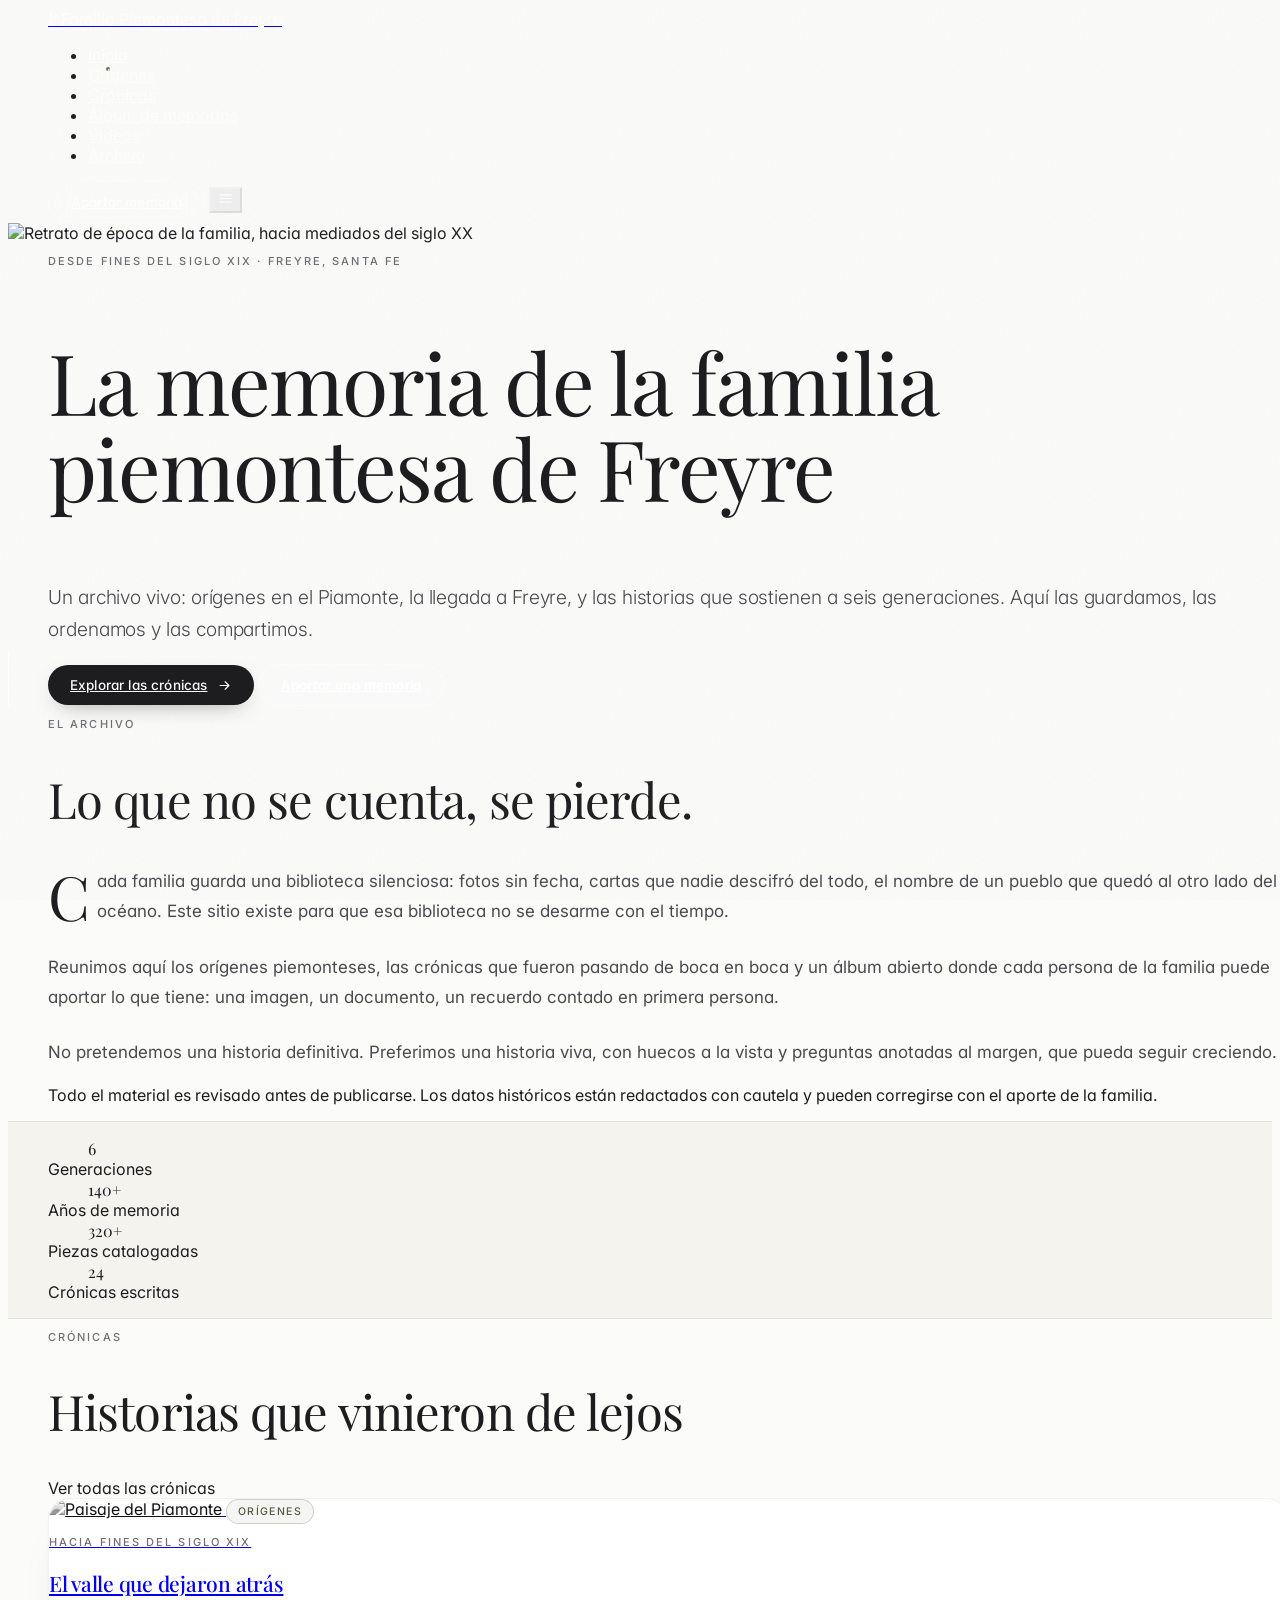
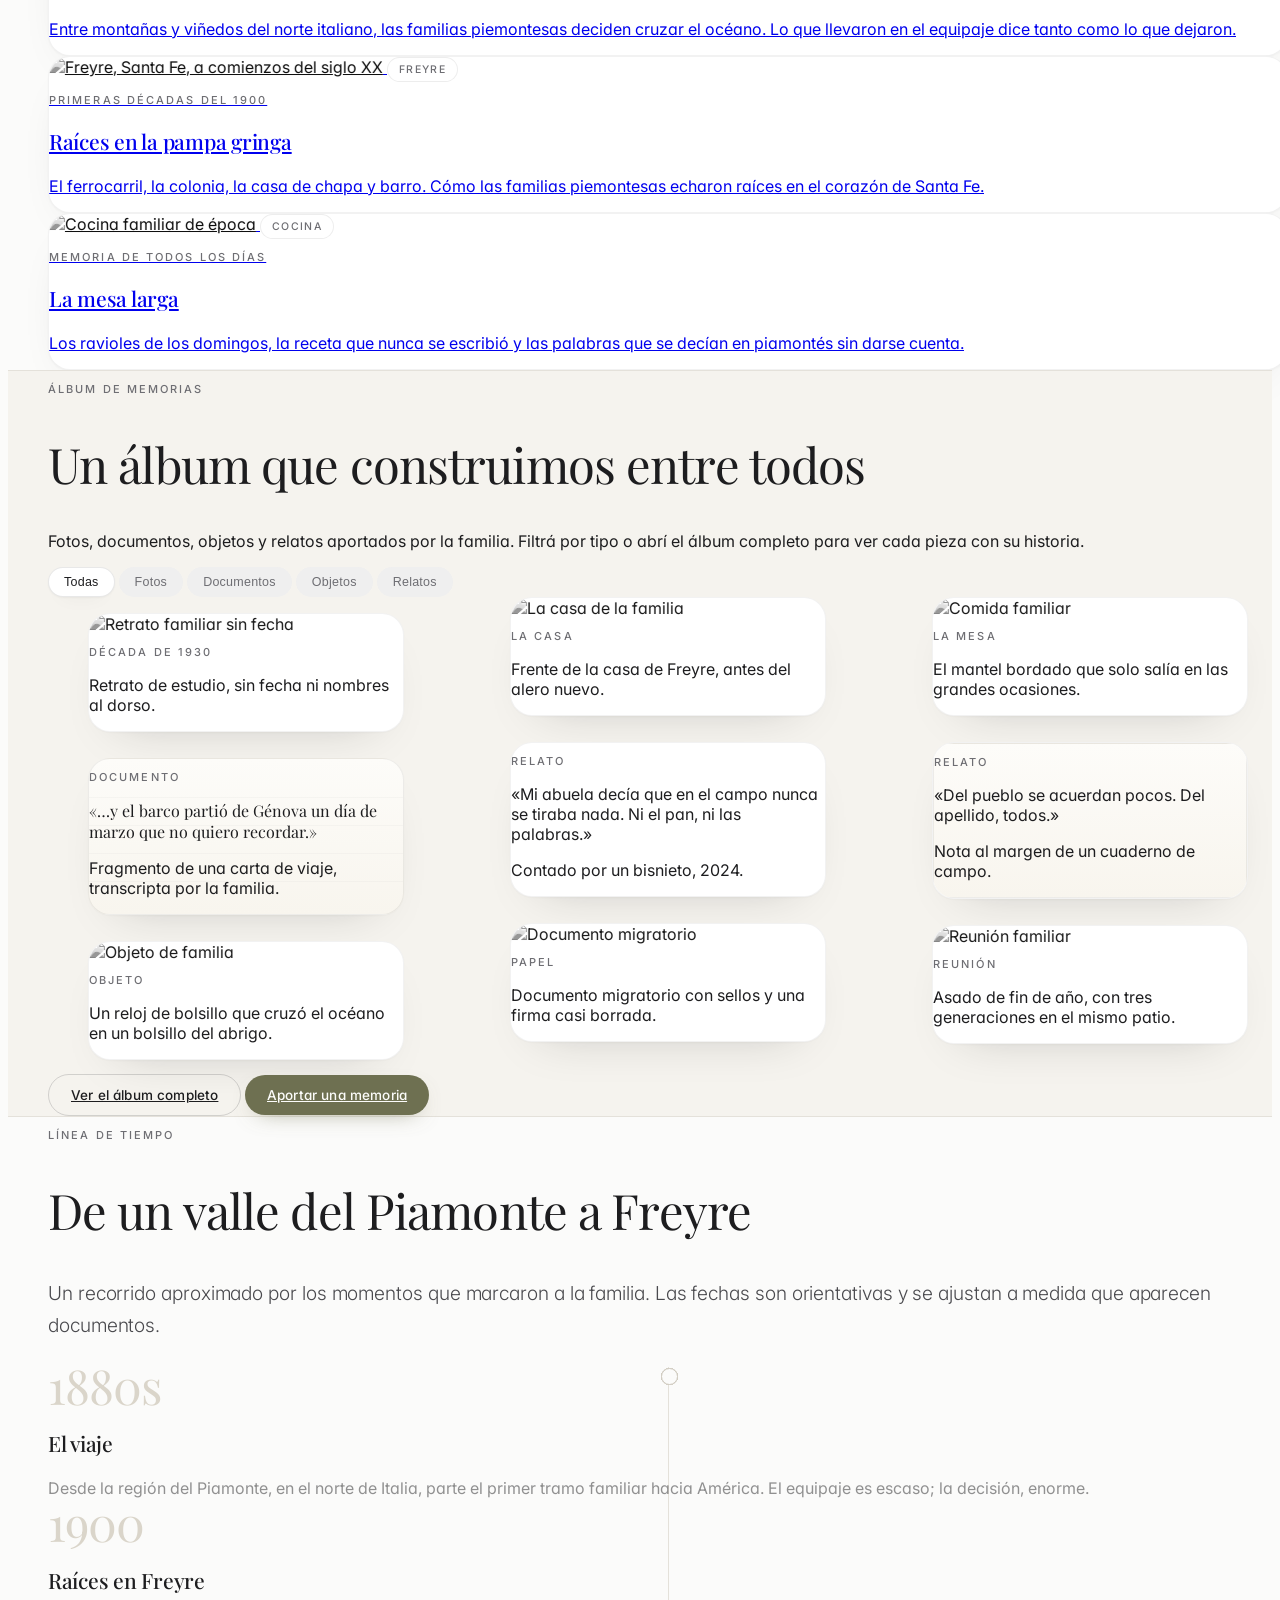
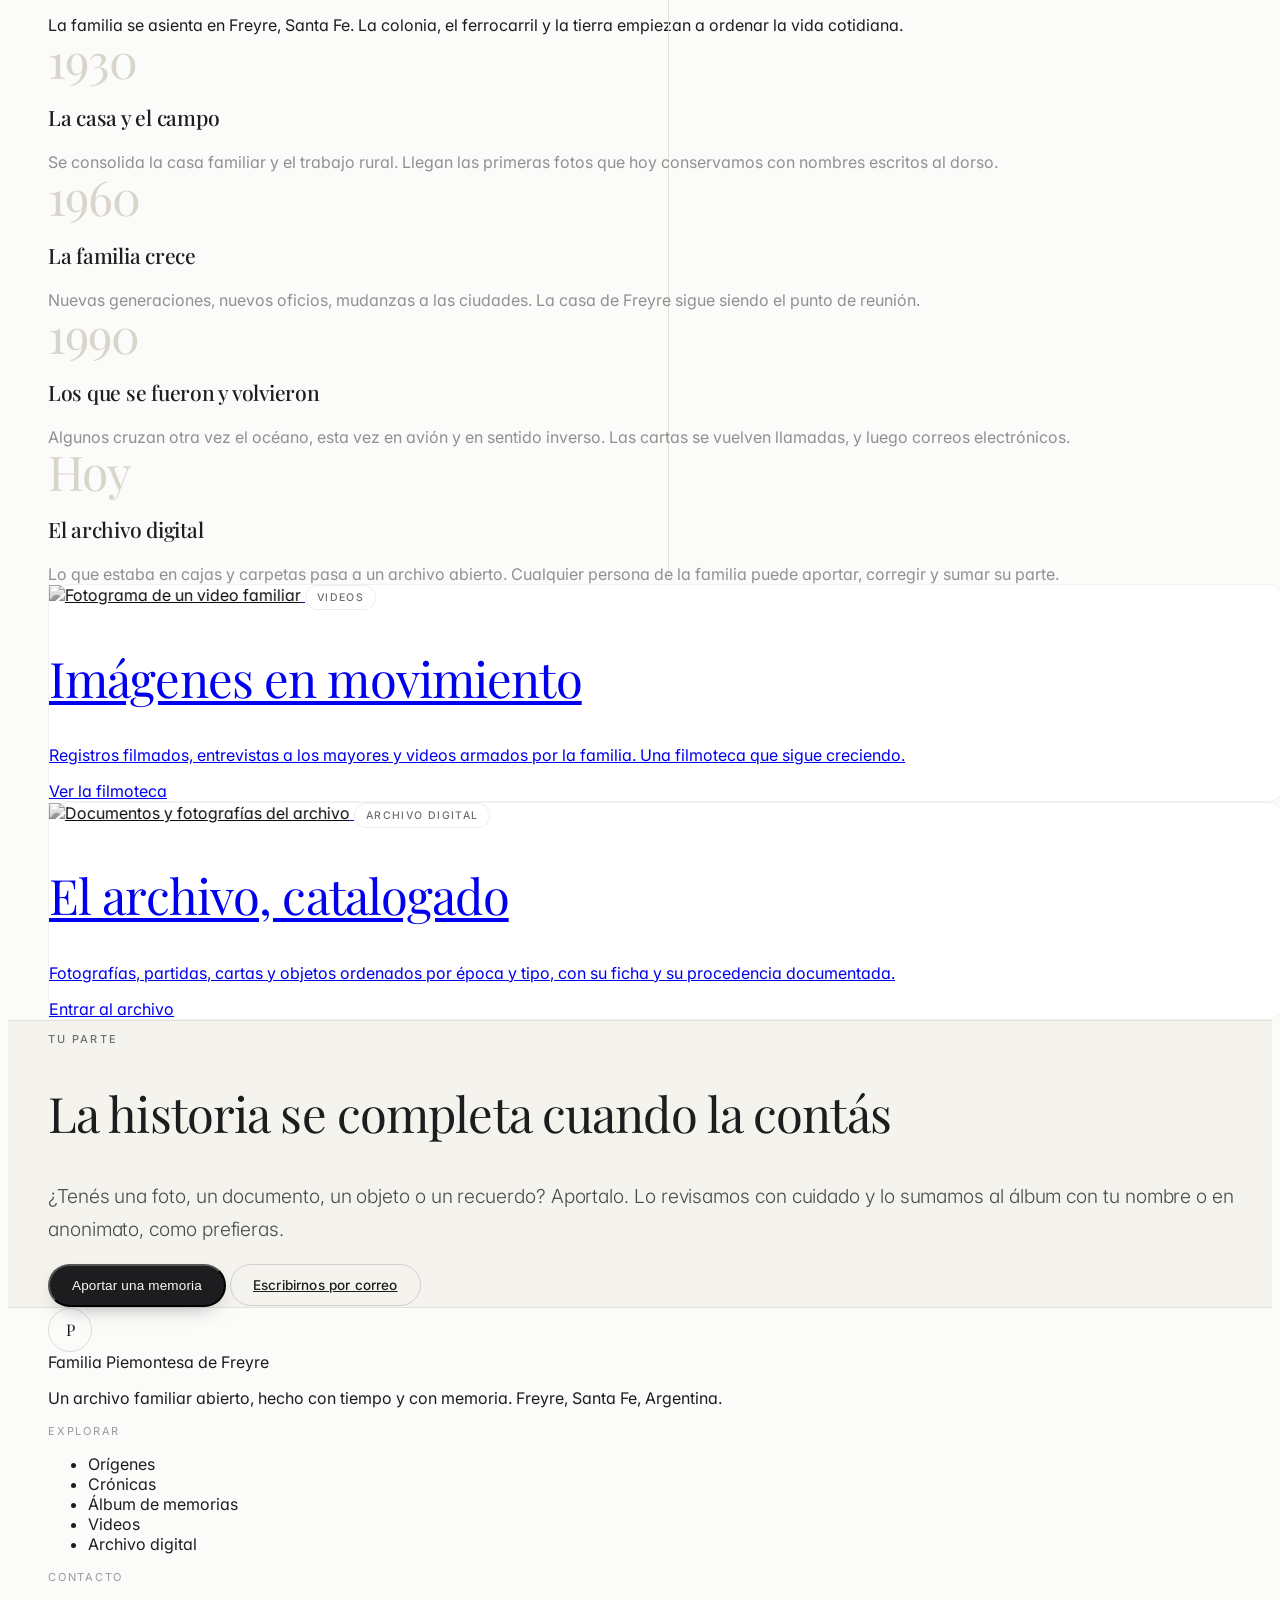
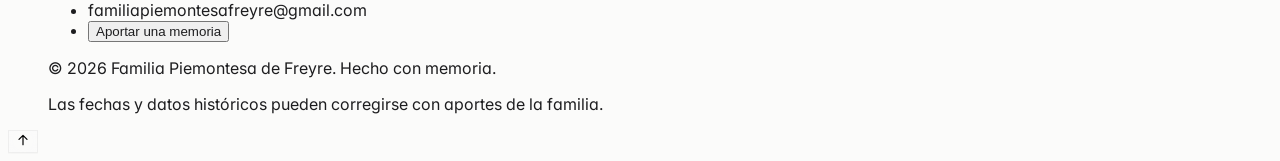
==== index.html @ 5a9f0b4c "Sitio inicial: memoria, cronicas, origen, videos y archivo" ====
<!doctype html>
<html lang="es">
<head>
  <meta charset="utf-8">
  <meta name="viewport" content="width=device-width, initial-scale=1">
  <title>Familia Piemontesa de Freyre — Memoria, crónicas y archivo</title>
  <meta name="description" content="Archivo vivo de la familia piemontesa de Freyre: orígenes, crónicas, álbum de memorias, línea de tiempo y documentos rescatados desde fines del siglo XIX.">
  <meta name="theme-color" content="#FBFBFA">
  <meta name="color-scheme" content="light">

  <meta property="og:type" content="website">
  <meta property="og:locale" content="es_AR">
  <meta property="og:site_name" content="Familia Piemontesa de Freyre">
  <meta property="og:title" content="La memoria de la familia piemontesa de Freyre — Santa Fe">
  <meta property="og:description" content="Orígenes, crónicas y un álbum colaborativo de memorias familiares desde fines del siglo XIX.">
  <meta property="og:image" content="https://picsum.photos/seed/piemonte-freyre-portada/1200/630?grayscale">
  <meta name="twitter:card" content="summary_large_image">

  <link rel="canonical" href="./index.html">
  <link rel="icon" href="data:image/svg+xml,%3Csvg xmlns='http://www.w3.org/2000/svg' viewBox='0 0 32 32'%3E%3Crect width='32' height='32' rx='8' fill='%231D1D1F'/%3E%3Ctext x='16' y='22' font-family='Georgia,serif' font-size='16' fill='%23FBFBFA' text-anchor='middle'%3EP%3C/text%3E%3C/svg%3E">

  <link rel="preconnect" href="https://fonts.googleapis.com">
  <link rel="preconnect" href="https://fonts.gstatic.com" crossorigin>
  <link href="https://fonts.googleapis.com/css2?family=Inter:wght@300;400;500;600&family=Playfair+Display:ital,wght@0,400;0,500;0,600;1,400&display=swap" rel="stylesheet">

  <script src="https://cdn.tailwindcss.com/3.4.16"></script>
  <script>
    tailwind.config = {
      theme: {
        extend: {
          colors: {
            base: '#FBFBFA',
            surface: '#F5F3EE',
            sand: '#EDE9E1',
            ink: { DEFAULT: '#1D1D1F', soft: '#4A4A4E' },
            muted: '#6E6E73',
            faint: '#9A9A9E',
            hair: '#E4E1DA',
            olive: { DEFAULT: '#6E7051', deep: '#585A40' },
            steel: '#46586A',
            clay: '#A2683F'
          },
          fontFamily: {
            sans: ['Inter', 'system-ui', 'sans-serif'],
            serif: ['"Playfair Display"', 'Georgia', 'serif']
          },
          maxWidth: { shell: '1240px' }
        }
      }
    };
  </script>
  <link rel="stylesheet" href="assets/css/sitio.css">
</head>
<body class="bg-base text-ink antialiased">

  <a class="saltar-al-contenido" href="#contenido">Saltar al contenido</a>

  <!-- =====================================================================
       NAVBAR FLOTANTE
       ===================================================================== -->
  <header class="fixed inset-x-0 top-0 z-50 pointer-events-none">
    <div class="shell pt-4 md:pt-5">
      <nav data-nav class="nav-shell pointer-events-auto flex items-center justify-between gap-4 rounded-full px-3.5 py-2.5 sm:px-5">

        <!-- Marca -->
        <a href="index.html" class="flex items-center gap-3 rounded-full pl-1 pr-2 py-1 shrink-0" aria-label="Inicio — Familia Piemontesa de Freyre">
          <span class="grid h-9 w-9 place-items-center rounded-full border" style="border-color: var(--nav-borde)">
            <span class="serif text-[15px] leading-none" style="color: var(--nav-fg-strong)">P</span>
          </span>
          <span class="hidden leading-tight sm:block">
            <span class="block text-[13.5px] font-medium tracking-[-0.01em]" style="color: var(--nav-fg-strong)">Familia Piemontesa</span>
            <span class="block text-[10.5px] uppercase tracking-[0.16em]" style="color: var(--nav-fg)">de Freyre</span>
          </span>
        </a>

        <!-- Enlaces de escritorio -->
        <ul class="hidden lg:flex items-center gap-5 xl:gap-7 text-[13.5px]">
          <li><a class="nav-link" href="index.html" aria-current="page">Inicio</a></li>
          <li><a class="nav-link" href="origenes.html">Orígenes</a></li>
          <li><a class="nav-link" href="cronicas.html">Crónicas</a></li>
          <li><a class="nav-link" href="memorias.html">Álbum de memorias</a></li>
          <li><a class="nav-link" href="videos.html">Videos</a></li>
          <li><a class="nav-link" href="archivo.html">Archivo</a></li>
        </ul>

        <!-- Acciones -->
        <div class="flex items-center gap-2 shrink-0">
          <a data-abrir-memoria href="#aportar" class="btn btn-claro hidden sm:inline-flex !py-2.5 !px-5">
            Aportar memoria
          </a>
          <button data-menu-btn type="button" aria-expanded="false" aria-controls="menu-movil"
                  class="lg:hidden grid h-10 w-10 place-items-center rounded-full border"
                  style="border-color: var(--nav-borde); color: var(--nav-fg-strong)" aria-label="Abrir menú">
            <svg width="17" height="17" viewBox="0 0 24 24" fill="none" stroke="currentColor" stroke-width="1.7" stroke-linecap="round">
              <path d="M4 7h16M4 12h16M4 17h16"/>
            </svg>
          </button>
        </div>
      </nav>

      <!-- Menú mobile -->
      <div data-menu-panel id="menu-movil" hidden
           class="lg:hidden pointer-events-auto mt-2 overflow-hidden rounded-3xl glass p-2">
        <ul class="flex flex-col text-[15px]">
          <li><a class="block rounded-2xl px-4 py-3 text-ink-soft hover:bg-black/[.045] hover:text-ink transition-colors" href="index.html" aria-current="page">Inicio</a></li>
          <li><a class="block rounded-2xl px-4 py-3 text-ink-soft hover:bg-black/[.045] hover:text-ink transition-colors" href="origenes.html">Orígenes</a></li>
          <li><a class="block rounded-2xl px-4 py-3 text-ink-soft hover:bg-black/[.045] hover:text-ink transition-colors" href="cronicas.html">Crónicas</a></li>
          <li><a class="block rounded-2xl px-4 py-3 text-ink-soft hover:bg-black/[.045] hover:text-ink transition-colors" href="memorias.html">Álbum de memorias</a></li>
          <li><a class="block rounded-2xl px-4 py-3 text-ink-soft hover:bg-black/[.045] hover:text-ink transition-colors" href="videos.html">Videos</a></li>
          <li><a class="block rounded-2xl px-4 py-3 text-ink-soft hover:bg-black/[.045] hover:text-ink transition-colors" href="archivo.html">Archivo</a></li>
        </ul>
        <div class="p-2 pt-1">
          <a data-abrir-memoria href="#aportar" class="btn btn-primario w-full">Aportar una memoria</a>
        </div>
      </div>
    </div>
  </header>

  <main id="contenido">

    <!-- ===================================================================
         HERO
         =================================================================== -->
    <section class="relative min-h-[92vh] md:min-h-[100svh] flex items-end overflow-hidden hero-grano">
      <img src="https://picsum.photos/seed/piemonte-freyre-hero/2400/1600?grayscale"
           alt="Retrato de época de la familia, hacia mediados del siglo XX"
           class="absolute inset-0 h-full w-full object-cover" fetchpriority="high" decoding="async">
      <div class="absolute inset-0 hero-scrim" aria-hidden="true"></div>

      <div class="relative shell pb-16 md:pb-24 pt-40 md:pt-56 text-white">
        <p class="hero-eyebrow eyebrow !text-white/75">Desde fines del siglo XIX · Freyre, Santa Fe</p>
        <h1 class="hero-titulo display mt-5 max-w-[17ch] texto-balance text-white">La memoria de la familia piemontesa de Freyre</h1>
        <p class="hero-sub lead mt-7 max-w-[46ch] !text-white/80">
          Un archivo vivo: orígenes en el Piamonte, la llegada a Freyre, y las historias que sostienen a
          seis generaciones. Aquí las guardamos, las ordenamos y las compartimos.
        </p>
        <div class="hero-acciones mt-10 flex flex-wrap items-center gap-3">
          <a href="cronicas.html" class="btn btn-primario">
            Explorar las crónicas
            <svg class="ico" width="15" height="15" viewBox="0 0 24 24" fill="none" stroke="currentColor" stroke-width="1.8" stroke-linecap="round" stroke-linejoin="round"><path d="M5 12h14M13 6l6 6-6 6"/></svg>
          </a>
          <a data-abrir-memoria href="#aportar" class="btn btn-claro">Aportar una memoria</a>
        </div>
      </div>

      <div class="absolute bottom-7 left-1/2 -translate-x-1/2 hidden md:block" aria-hidden="true">
        <span class="indicador block"></span>
      </div>
    </section>

    <!-- ===================================================================
         MANIFIESTO
         =================================================================== -->
    <section id="manifiesto" class="shell py-24 md:py-36">
      <div class="grid gap-14 lg:grid-cols-12 lg:gap-20 items-start">
        <div class="lg:col-span-5 reveal">
          <p class="eyebrow">El archivo</p>
          <h2 class="h-seccion mt-5 texto-balance">Lo que no se cuenta, se pierde.</h2>
        </div>
        <div class="lg:col-span-7 lg:pt-3 reveal" data-retardo="120">
          <div class="prosa">
            <p>
              Cada familia guarda una biblioteca silenciosa: fotos sin fecha, cartas que nadie descifró
              del todo, el nombre de un pueblo que quedó al otro lado del océano. Este sitio existe para
              que esa biblioteca no se desarme con el tiempo.
            </p>
            <p>
              Reunimos aquí los orígenes piemonteses, las crónicas que fueron pasando de boca en boca y un
              álbum abierto donde cada persona de la familia puede aportar lo que tiene: una imagen, un
              documento, un recuerdo contado en primera persona.
            </p>
            <p>
              No pretendemos una historia definitiva. Preferimos una historia viva, con huecos a la vista
              y preguntas anotadas al margen, que pueda seguir creciendo.
            </p>
          </div>
          <div class="mt-9 h-px w-full bg-hair reveal-linea" aria-hidden="true"></div>
          <p class="mt-6 text-[13px] text-muted">
            Todo el material es revisado antes de publicarse. Los datos históricos están redactados con
            cautela y pueden corregirse con el aporte de la familia.
          </p>
        </div>
      </div>
    </section>

    <!-- ===================================================================
         CIFRAS
         =================================================================== -->
    <section class="superficie hair-top hair-bottom">
      <div class="shell py-16 md:py-20">
        <dl class="grid grid-cols-2 gap-x-8 gap-y-12 md:grid-cols-4">
          <div class="reveal">
            <dd class="serif text-[clamp(2.4rem,5vw,3.4rem)] leading-none">
              <span data-contador="6">6</span>
            </dd>
            <dt class="mt-3 text-[12.5px] uppercase tracking-[0.14em] text-muted">Generaciones</dt>
          </div>
          <div class="reveal" data-retardo="90">
            <dd class="serif text-[clamp(2.4rem,5vw,3.4rem)] leading-none">
              <span data-contador="140" data-sufijo="+">140+</span>
            </dd>
            <dt class="mt-3 text-[12.5px] uppercase tracking-[0.14em] text-muted">Años de memoria</dt>
          </div>
          <div class="reveal" data-retardo="180">
            <dd class="serif text-[clamp(2.4rem,5vw,3.4rem)] leading-none">
              <span data-contador="320" data-sufijo="+">320+</span>
            </dd>
            <dt class="mt-3 text-[12.5px] uppercase tracking-[0.14em] text-muted">Piezas catalogadas</dt>
          </div>
          <div class="reveal" data-retardo="270">
            <dd class="serif text-[clamp(2.4rem,5vw,3.4rem)] leading-none">
              <span data-contador="24">24</span>
            </dd>
            <dt class="mt-3 text-[12.5px] uppercase tracking-[0.14em] text-muted">Crónicas escritas</dt>
          </div>
        </dl>
      </div>
    </section>

    <!-- ===================================================================
         CRÓNICAS DESTACADAS
         =================================================================== -->
    <section id="cronicas" class="shell py-24 md:py-32">
      <div class="flex flex-wrap items-end justify-between gap-6 reveal">
        <div>
          <p class="eyebrow">Crónicas</p>
          <h2 class="h-seccion mt-5 max-w-[22ch] texto-balance">Historias que vinieron de lejos</h2>
        </div>
        <a href="cronicas.html" class="enlace text-[13.5px] font-medium">Ver todas las crónicas</a>
      </div>

      <div class="mt-14 grid gap-8 md:grid-cols-3">
        <article class="tarjeta grupo-foto reveal">
          <a href="cronicas.html" class="block">
            <div class="relative aspect-[4/3] overflow-hidden">
              <img src="https://picsum.photos/seed/cronica-piamonte/1200/900?grayscale" alt="Paisaje del Piamonte" class="foto-historica h-full w-full object-cover" loading="lazy" decoding="async">
              <span class="absolute left-4 top-4 chip chip-oliva !bg-white/85">Orígenes</span>
            </div>
            <div class="p-6">
              <p class="eyebrow !text-faint">Hacia fines del siglo XIX</p>
              <h3 class="h-carta mt-3 texto-balance">El valle que dejaron atrás</h3>
              <p class="mt-3 text-[14.5px] leading-relaxed text-ink-soft">
                Entre montañas y viñedos del norte italiano, las familias piemontesas deciden cruzar el océano. Lo que
                llevaron en el equipaje dice tanto como lo que dejaron.
              </p>
            </div>
          </a>
        </article>

        <article class="tarjeta grupo-foto reveal" data-retardo="120">
          <a href="cronicas.html" class="block">
            <div class="relative aspect-[4/3] overflow-hidden">
              <img src="https://picsum.photos/seed/cronica-freyre/1200/900?grayscale" alt="Freyre, Santa Fe, a comienzos del siglo XX" class="foto-historica h-full w-full object-cover" loading="lazy" decoding="async">
              <span class="absolute left-4 top-4 chip !bg-white/85">Freyre</span>
            </div>
            <div class="p-6">
              <p class="eyebrow !text-faint">Primeras décadas del 1900</p>
              <h3 class="h-carta mt-3 texto-balance">Raíces en la pampa gringa</h3>
              <p class="mt-3 text-[14.5px] leading-relaxed text-ink-soft">
                El ferrocarril, la colonia, la casa de chapa y barro. Cómo las familias piemontesas echaron
                raíces en el corazón de Santa Fe.
              </p>
            </div>
          </a>
        </article>

        <article class="tarjeta grupo-foto reveal" data-retardo="240">
          <a href="cronicas.html" class="block">
            <div class="relative aspect-[4/3] overflow-hidden">
              <img src="https://picsum.photos/seed/cronica-cocina/1200/900?grayscale" alt="Cocina familiar de época" class="foto-historica h-full w-full object-cover" loading="lazy" decoding="async">
              <span class="absolute left-4 top-4 chip !bg-white/85">Cocina</span>
            </div>
            <div class="p-6">
              <p class="eyebrow !text-faint">Memoria de todos los días</p>
              <h3 class="h-carta mt-3 texto-balance">La mesa larga</h3>
              <p class="mt-3 text-[14.5px] leading-relaxed text-ink-soft">
                Los ravioles de los domingos, la receta que nunca se escribió y las palabras que se
                decían en piamontés sin darse cuenta.
              </p>
            </div>
          </a>
        </article>
      </div>
    </section>

    <!-- ===================================================================
         ÁLBUM DE MEMORIAS — vista previa
         =================================================================== -->
    <section id="album" class="superficie hair-top hair-bottom">
      <div class="shell py-24 md:py-32">
        <div class="grid gap-8 lg:grid-cols-12 lg:items-end reveal">
          <div class="lg:col-span-7">
            <p class="eyebrow">Álbum de memorias</p>
            <h2 class="h-seccion mt-5 max-w-[24ch] texto-balance">Un álbum que construimos entre todos</h2>
          </div>
          <div class="lg:col-span-5 lg:text-right">
            <p class="text-[14.5px] leading-relaxed text-ink-soft lg:ml-auto lg:max-w-[38ch]">
              Fotos, documentos, objetos y relatos aportados por la familia. Filtrá por tipo o abrí el
              álbum completo para ver cada pieza con su historia.
            </p>
          </div>
        </div>

        <div class="mt-12 flex flex-wrap items-center gap-2 reveal" data-filtros="#muro-inicio">
          <button class="filtro" type="button" data-filtro="todas" aria-pressed="true">Todas</button>
          <button class="filtro" type="button" data-filtro="fotos" aria-pressed="false">Fotos</button>
          <button class="filtro" type="button" data-filtro="documentos" aria-pressed="false">Documentos</button>
          <button class="filtro" type="button" data-filtro="objetos" aria-pressed="false">Objetos</button>
          <button class="filtro" type="button" data-filtro="relatos" aria-pressed="false">Relatos</button>
        </div>

        <div id="muro-inicio" class="muro mt-10">
          <figure class="memoria grupo-foto tarjeta" data-categoria="fotos">
            <div class="relative overflow-hidden">
              <img src="https://picsum.photos/seed/memoria-01/900/1200?grayscale" alt="Retrato familiar sin fecha" class="foto-historica w-full object-cover" loading="lazy" decoding="async">
            </div>
            <figcaption class="p-5">
              <p class="eyebrow !text-faint">Década de 1930</p>
              <p class="mt-2 text-[14px] leading-relaxed text-ink-soft">Retrato de estudio, sin fecha ni nombres al dorso.</p>
            </figcaption>
          </figure>

          <figure class="memoria tarjeta carta-papel" data-categoria="documentos">
            <div class="p-6 renglon">
              <p class="eyebrow !text-faint">Documento</p>
              <p class="serif mt-3 text-[17px] leading-relaxed text-ink">
                «…y el barco partió de Génova un día de marzo que no quiero recordar.»
              </p>
              <p class="mt-4 text-[13px] text-muted">Fragmento de una carta de viaje, transcripta por la familia.</p>
            </div>
          </figure>

          <figure class="memoria grupo-foto tarjeta" data-categoria="objetos">
            <div class="relative overflow-hidden">
              <img src="https://picsum.photos/seed/memoria-03/1000/1000?grayscale" alt="Objeto de familia" class="foto-historica w-full object-cover" loading="lazy" decoding="async">
            </div>
            <figcaption class="p-5">
              <p class="eyebrow !text-faint">Objeto</p>
              <p class="mt-2 text-[14px] leading-relaxed text-ink-soft">Un reloj de bolsillo que cruzó el océano en un bolsillo del abrigo.</p>
            </figcaption>
          </figure>

          <figure class="memoria grupo-foto tarjeta" data-categoria="fotos">
            <div class="relative overflow-hidden">
              <img src="https://picsum.photos/seed/memoria-04/900/700?grayscale" alt="La casa de la familia" class="foto-historica w-full object-cover" loading="lazy" decoding="async">
            </div>
            <figcaption class="p-5">
              <p class="eyebrow !text-faint">La casa</p>
              <p class="mt-2 text-[14px] leading-relaxed text-ink-soft">Frente de la casa de Freyre, antes del alero nuevo.</p>
            </figcaption>
          </figure>

          <figure class="memoria tarjeta" data-categoria="relatos">
            <div class="p-6">
              <p class="eyebrow !text-faint">Relato</p>
              <p class="mt-3 text-[14.5px] leading-relaxed text-ink-soft">
                «Mi abuela decía que en el campo nunca se tiraba nada. Ni el pan, ni las palabras.»
              </p>
              <p class="mt-4 text-[13px] text-muted">Contado por un bisnieto, 2024.</p>
            </div>
          </figure>

          <figure class="memoria grupo-foto tarjeta" data-categoria="documentos fotos">
            <div class="relative overflow-hidden">
              <img src="https://picsum.photos/seed/memoria-06/900/1100?grayscale" alt="Documento migratorio" class="foto-historica w-full object-cover" loading="lazy" decoding="async">
            </div>
            <figcaption class="p-5">
              <p class="eyebrow !text-faint">Papel</p>
              <p class="mt-2 text-[14px] leading-relaxed text-ink-soft">Documento migratorio con sellos y una firma casi borrada.</p>
            </figcaption>
          </figure>

          <figure class="memoria grupo-foto tarjeta" data-categoria="fotos objetos">
            <div class="relative overflow-hidden">
              <img src="https://picsum.photos/seed/memoria-07/900/1300?grayscale" alt="Comida familiar" class="foto-historica w-full object-cover" loading="lazy" decoding="async">
            </div>
            <figcaption class="p-5">
              <p class="eyebrow !text-faint">La mesa</p>
              <p class="mt-2 text-[14px] leading-relaxed text-ink-soft">El mantel bordado que solo salía en las grandes ocasiones.</p>
            </figcaption>
          </figure>

          <figure class="memoria tarjeta" data-categoria="relatos documentos">
            <div class="p-6 carta-papel renglon">
              <p class="eyebrow !text-faint">Relato</p>
              <p class="mt-3 text-[14.5px] leading-relaxed text-ink-soft">
                «Del pueblo se acuerdan pocos. Del apellido, todos.»
              </p>
              <p class="mt-4 text-[13px] text-muted">Nota al margen de un cuaderno de campo.</p>
            </div>
          </figure>

          <figure class="memoria grupo-foto tarjeta" data-categoria="fotos">
            <div class="relative overflow-hidden">
              <img src="https://picsum.photos/seed/memoria-09/900/900?grayscale" alt="Reunión familiar" class="foto-historica w-full object-cover" loading="lazy" decoding="async">
            </div>
            <figcaption class="p-5">
              <p class="eyebrow !text-faint">Reunión</p>
              <p class="mt-2 text-[14px] leading-relaxed text-ink-soft">Asado de fin de año, con tres generaciones en el mismo patio.</p>
            </figcaption>
          </figure>
        </div>

        <p id="filtro-vacio" hidden class="mt-10 text-center text-[14px] text-muted">
          Todavía no hay piezas de esta categoría. Podés ser el primero en aportar una.
        </p>

        <div class="mt-12 flex flex-wrap items-center gap-3 reveal">
          <a href="memorias.html" class="btn btn-fantasma">Ver el álbum completo</a>
          <a data-abrir-memoria href="#aportar" class="btn btn-oliva">Aportar una memoria</a>
        </div>
      </div>
    </section>

    <!-- ===================================================================
         LÍNEA DE TIEMPO
         =================================================================== -->
    <section id="linea-de-tiempo" class="shell py-24 md:py-32">
      <div class="max-w-[46ch] reveal">
        <p class="eyebrow">Línea de tiempo</p>
        <h2 class="h-seccion mt-5 texto-balance">De un valle del Piamonte a Freyre</h2>
        <p class="lead mt-6">
          Un recorrido aproximado por los momentos que marcaron a la familia. Las fechas son orientativas
          y se ajustan a medida que aparecen documentos.
        </p>
      </div>

      <div data-timeline class="tl-riel relative mt-16 md:mt-24">
        <div class="tl-progreso" aria-hidden="true"></div>

        <article class="tl-item relative pl-9 md:pl-0 md:grid md:grid-cols-2 md:gap-16 pb-14 md:pb-20">
          <span class="tl-punto" aria-hidden="true"></span>
          <div class="md:text-right md:pr-12">
            <span class="tl-anio">1880s</span>
            <h3 class="h-carta mt-3">El viaje</h3>
          </div>
          <div class="tl-cuerpo mt-3 md:mt-0 md:pl-12 md:pt-3 text-[15px] leading-relaxed">
            Desde la región del Piamonte, en el norte de Italia, parte el primer tramo familiar hacia
            América. El equipaje es escaso; la decisión, enorme.
          </div>
        </article>

        <article class="tl-item relative pl-9 md:pl-0 md:grid md:grid-cols-2 md:gap-16 pb-14 md:pb-20">
          <span class="tl-punto" aria-hidden="true"></span>
          <div class="md:col-start-2 md:pl-12 md:pt-3">
            <span class="tl-anio">1900</span>
            <h3 class="h-carta mt-3">Raíces en Freyre</h3>
          </div>
          <div class="tl-cuerpo mt-3 md:mt-0 md:col-start-1 md:row-start-1 md:text-right md:pr-12 text-[15px] leading-relaxed">
            La familia se asienta en Freyre, Santa Fe. La colonia, el ferrocarril y la tierra empiezan a
            ordenar la vida cotidiana.
          </div>
        </article>

        <article class="tl-item relative pl-9 md:pl-0 md:grid md:grid-cols-2 md:gap-16 pb-14 md:pb-20">
          <span class="tl-punto" aria-hidden="true"></span>
          <div class="md:text-right md:pr-12">
            <span class="tl-anio">1930</span>
            <h3 class="h-carta mt-3">La casa y el campo</h3>
          </div>
          <div class="tl-cuerpo mt-3 md:mt-0 md:pl-12 md:pt-3 text-[15px] leading-relaxed">
            Se consolida la casa familiar y el trabajo rural. Llegan las primeras fotos que hoy conservamos
            con nombres escritos al dorso.
          </div>
        </article>

        <article class="tl-item relative pl-9 md:pl-0 md:grid md:grid-cols-2 md:gap-16 pb-14 md:pb-20">
          <span class="tl-punto" aria-hidden="true"></span>
          <div class="md:col-start-2 md:pl-12 md:pt-3">
            <span class="tl-anio">1960</span>
            <h3 class="h-carta mt-3">La familia crece</h3>
          </div>
          <div class="tl-cuerpo mt-3 md:mt-0 md:col-start-1 md:row-start-1 md:text-right md:pr-12 text-[15px] leading-relaxed">
            Nuevas generaciones, nuevos oficios, mudanzas a las ciudades. La casa de Freyre sigue siendo
            el punto de reunión.
          </div>
        </article>

        <article class="tl-item relative pl-9 md:pl-0 md:grid md:grid-cols-2 md:gap-16 pb-14 md:pb-20">
          <span class="tl-punto" aria-hidden="true"></span>
          <div class="md:text-right md:pr-12">
            <span class="tl-anio">1990</span>
            <h3 class="h-carta mt-3">Los que se fueron y volvieron</h3>
          </div>
          <div class="tl-cuerpo mt-3 md:mt-0 md:pl-12 md:pt-3 text-[15px] leading-relaxed">
            Algunos cruzan otra vez el océano, esta vez en avión y en sentido inverso. Las cartas se
            vuelven llamadas, y luego correos electrónicos.
          </div>
        </article>

        <article class="tl-item relative pl-9 md:pl-0 md:grid md:grid-cols-2 md:gap-16">
          <span class="tl-punto" aria-hidden="true"></span>
          <div class="md:col-start-2 md:pl-12 md:pt-3">
            <span class="tl-anio">Hoy</span>
            <h3 class="h-carta mt-3">El archivo digital</h3>
          </div>
          <div class="tl-cuerpo mt-3 md:mt-0 md:col-start-1 md:row-start-1 md:text-right md:pr-12 text-[15px] leading-relaxed">
            Lo que estaba en cajas y carpetas pasa a un archivo abierto. Cualquier persona de la familia
            puede aportar, corregir y sumar su parte.
          </div>
        </article>
      </div>
    </section>

    <!-- ===================================================================
         VIDEOS + ARCHIVO
         =================================================================== -->
    <section id="archivo" class="shell pb-24 md:pb-32">
      <div class="grid gap-8 md:grid-cols-2">
        <article class="tarjeta-plana grupo-foto reveal overflow-hidden">
          <a href="videos.html" class="block">
            <div class="relative aspect-[16/10] overflow-hidden">
              <img src="https://picsum.photos/seed/videos-familia/1400/900?grayscale" alt="Fotograma de un video familiar" class="foto-historica h-full w-full object-cover" loading="lazy" decoding="async">
              <span class="absolute left-5 top-5 chip !bg-white/85">Videos</span>
            </div>
            <div class="p-7 md:p-9">
              <h2 class="h-seccion !text-[clamp(1.5rem,2.6vw,2.1rem)] texto-balance">Imágenes en movimiento</h2>
              <p class="mt-4 text-[15px] leading-relaxed text-ink-soft">
                Registros filmados, entrevistas a los mayores y videos armados por la familia. Una
                filmoteca que sigue creciendo.
              </p>
              <span class="enlace mt-6 inline-block text-[13.5px] font-medium">Ver la filmoteca</span>
            </div>
          </a>
        </article>

        <article class="tarjeta-plana grupo-foto reveal overflow-hidden" data-retardo="140">
          <a href="archivo.html" class="block">
            <div class="relative aspect-[16/10] overflow-hidden">
              <img src="https://picsum.photos/seed/archivo-documentos/1400/900?grayscale" alt="Documentos y fotografías del archivo" class="foto-historica h-full w-full object-cover" loading="lazy" decoding="async">
              <span class="absolute left-5 top-5 chip !bg-white/85">Archivo digital</span>
            </div>
            <div class="p-7 md:p-9">
              <h2 class="h-seccion !text-[clamp(1.5rem,2.6vw,2.1rem)] texto-balance">El archivo, catalogado</h2>
              <p class="mt-4 text-[15px] leading-relaxed text-ink-soft">
                Fotografías, partidas, cartas y objetos ordenados por época y tipo, con su ficha y su
                procedencia documentada.
              </p>
              <span class="enlace mt-6 inline-block text-[13.5px] font-medium">Entrar al archivo</span>
            </div>
          </a>
        </article>
      </div>
    </section>

    <!-- ===================================================================
         CIERRE
         =================================================================== -->
    <section id="aportar" class="superficie hair-top">
      <div class="shell py-24 md:py-32">
        <div class="mx-auto max-w-[52ch] text-center reveal">
          <p class="eyebrow">Tu parte</p>
          <h2 class="h-seccion mt-5 texto-balance">La historia se completa cuando la contás</h2>
          <p class="lead mt-6">
            ¿Tenés una foto, un documento, un objeto o un recuerdo? Aportalo. Lo revisamos con cuidado y
            lo sumamos al álbum con tu nombre o en anonimato, como prefieras.
          </p>
          <div class="mt-10 flex flex-wrap justify-center gap-3">
            <button data-abrir-memoria type="button" class="btn btn-primario">Aportar una memoria</button>
            <a href="mailto:familiapiemontesafreyre@gmail.com" class="btn btn-fantasma">Escribirnos por correo</a>
          </div>
        </div>
      </div>
    </section>

  </main>

  <!-- =====================================================================
       FOOTER
       ===================================================================== -->
  <footer class="bg-base hair-top">
    <div class="shell py-16 md:py-20">
      <div class="grid gap-12 md:grid-cols-12">
        <div class="md:col-span-5">
          <div class="flex items-center gap-3">
            <span class="marca-sello">
              <span class="serif text-[15px] leading-none">P</span>
            </span>
            <span class="leading-tight">
              <span class="block text-[13.5px] font-medium">Familia Piemontesa</span>
              <span class="block text-[10.5px] uppercase tracking-[0.16em] text-muted">de Freyre</span>
            </span>
          </div>
          <p class="mt-6 max-w-[38ch] text-[14px] leading-relaxed text-ink-soft">
            Un archivo familiar abierto, hecho con tiempo y con memoria. Freyre, Santa Fe, Argentina.
          </p>
        </div>

        <div class="md:col-span-3">
          <p class="footer-titulo">Explorar</p>
          <ul class="mt-5 space-y-3 text-[14px] text-ink-soft">
            <li><a class="enlace" href="origenes.html">Orígenes</a></li>
            <li><a class="enlace" href="cronicas.html">Crónicas</a></li>
            <li><a class="enlace" href="memorias.html">Álbum de memorias</a></li>
            <li><a class="enlace" href="videos.html">Videos</a></li>
            <li><a class="enlace" href="archivo.html">Archivo digital</a></li>
          </ul>
        </div>

        <div class="md:col-span-4">
          <p class="footer-titulo">Contacto</p>
          <ul class="mt-5 space-y-3 text-[14px] text-ink-soft">
            <li><a class="enlace" href="mailto:familiapiemontesafreyre@gmail.com">familiapiemontesafreyre@gmail.com</a></li>
            <li>
              <button data-abrir-memoria type="button" class="enlace">Aportar una memoria</button>
            </li>
          </ul>
        </div>
      </div>

      <div class="mt-14 flex flex-col gap-3 border-t border-hair pt-7 text-[12.5px] text-faint sm:flex-row sm:items-center sm:justify-between">
        <p>© <span data-anio>2026</span> Familia Piemontesa de Freyre. Hecho con memoria.</p>
        <p>Las fechas y datos históricos pueden corregirse con aportes de la familia.</p>
      </div>
    </div>
  </footer>

  <button data-volver-arriba type="button" aria-label="Volver arriba"
          class="fixed bottom-6 right-6 z-40 grid h-11 w-11 place-items-center rounded-full glass opacity-0 pointer-events-none transition-opacity duration-500">
    <svg width="16" height="16" viewBox="0 0 24 24" fill="none" stroke="currentColor" stroke-width="1.8" stroke-linecap="round" stroke-linejoin="round"><path d="M12 19V5M6 11l6-6 6 6"/></svg>
  </button>

  <!-- =====================================================================
       MODAL — APORTAR UNA MEMORIA
       ===================================================================== -->
  <div id="modal-memoria" hidden class="modal-fondo fixed inset-0 z-[100] overflow-y-auto p-4 sm:p-6">
    <div class="flex min-h-full items-start justify-center py-6 sm:py-10">
      <div class="modal-caja relative w-full max-w-[660px] rounded-[26px] bg-base p-6 shadow-[0_40px_90px_-40px_rgba(29,29,31,.5)] sm:p-9" role="dialog" aria-modal="true" aria-labelledby="modal-titulo">

        <button data-cerrar-memoria type="button" aria-label="Cerrar"
                class="absolute right-4 top-4 grid h-9 w-9 place-items-center rounded-full hover:bg-black/5 transition-colors">
          <svg width="15" height="15" viewBox="0 0 24 24" fill="none" stroke="currentColor" stroke-width="1.9" stroke-linecap="round"><path d="M18 6 6 18M6 6l12 12"/></svg>
        </button>

        <p class="eyebrow">Álbum colaborativo</p>
        <h2 id="modal-titulo" class="h-seccion !text-[clamp(1.6rem,3vw,2.15rem)] mt-4 max-w-[26ch] texto-balance">Aportá una memoria a la familia</h2>
        <p class="mt-4 text-[14.5px] leading-relaxed text-ink-soft">
          Contanos qué querés sumar. Revisamos cada aporte antes de publicarlo y te escribimos si
          necesitamos algún dato más.
        </p>

        <form id="form-memoria" class="mt-8 space-y-5"
              action="https://formspree.io/f/XXXXXXX" method="POST"
              data-correo="familiapiemontesafreyre@gmail.com">

          <div class="grid gap-5 sm:grid-cols-2">
            <div>
              <label class="etiqueta" for="f-nombre">Nombre y apellido</label>
              <input class="campo" id="f-nombre" name="nombre" type="text" required autocomplete="name" placeholder="Tu nombre">
            </div>
            <div>
              <label class="etiqueta" for="f-email">Correo electrónico</label>
              <input class="campo" id="f-email" name="email" type="email" required autocomplete="email" placeholder="tucorreo@ejemplo.com">
            </div>
          </div>

          <div class="grid gap-5 sm:grid-cols-2">
            <div>
              <label class="etiqueta" for="f-vinculo">Vínculo con la familia</label>
              <input class="campo" id="f-vinculo" name="vinculo" type="text" placeholder="Ej.: bisnieta, sobrino, amistad de la casa">
            </div>
            <div>
              <label class="etiqueta" for="f-epoca">Época aproximada</label>
              <input class="campo" id="f-epoca" name="epoca" type="text" placeholder="Ej.: años 40, sin fecha">
            </div>
          </div>

          <div>
            <label class="etiqueta" for="f-titulo">Título del aporte</label>
            <input class="campo" id="f-titulo" name="titulo" type="text" placeholder="Ej.: El reloj de la abuela" >
          </div>

          <div>
            <label class="etiqueta" for="f-relato">Tu relato</label>
            <textarea class="campo min-h-[132px] resize-y" id="f-relato" name="relato" required
                      placeholder="Contá la historia con el detalle que recuerdes: quién, cuándo, dónde. No hace falta que sea perfecto."></textarea>
          </div>

          <div>
            <span class="etiqueta">Archivos (opcional)</span>
            <div data-zona-soltar class="zona-soltar">
              <input type="file" name="archivos" class="hidden" multiple
                     accept="image/jpeg,image/png,image/webp,image/tiff,image/heic,application/pdf">
              <svg class="mx-auto" width="26" height="26" viewBox="0 0 24 24" fill="none" stroke="#6E7051" stroke-width="1.6" stroke-linecap="round" stroke-linejoin="round">
                <path d="M12 16V4M7 9l5-5 5 5M4 17v2a2 2 0 0 0 2 2h12a2 2 0 0 0 2-2v-2"/>
              </svg>
              <p class="mt-4 text-[14px] font-medium text-ink">Arrastrá tus archivos o hacé clic para elegirlos</p>
              <p class="mt-2 text-[12.5px] leading-relaxed text-muted">
                Imágenes (JPG, PNG, WEBP, TIFF, HEIC) o PDF. Hasta 8 archivos, 12 MB cada uno.
              </p>
            </div>
            <div data-archivos class="mt-3 flex flex-wrap gap-2"></div>
          </div>

          <label class="flex items-start gap-3 rounded-2xl bg-surface p-4">
            <input type="checkbox" name="autorizacion" required class="mt-0.5 h-4 w-4 shrink-0 accent-[#6E7051]">
            <span class="text-[13px] leading-relaxed text-ink-soft">
              Autorizo a la familia a publicar este aporte en el álbum y en el archivo digital del sitio,
              con mi nombre o de forma anónima si así lo pedí.
            </span>
          </label>

          <p id="form-aviso" hidden class="text-[13.5px] leading-relaxed"></p>

          <div class="flex flex-wrap items-center gap-3 pt-1">
            <button type="submit" class="btn btn-primario">Enviar aporte</button>
            <button data-cerrar-memoria type="button" class="btn btn-fantasma">Cancelar</button>
            <span class="text-[12.5px] text-faint">o escribinos a familiapiemontesafreyre@gmail.com</span>
          </div>
        </form>

      </div>
    </div>
  </div>

  <script src="assets/js/sitio.js" defer></script>
</body>
</html>
---- assets/css/sitio.css ----
/* =========================================================================
   Familia Piemontesa de Freyre — Capa editorial
   Complemento de Tailwind. Aquí vive todo lo que Tailwind no hace bien:
   tratamiento fotográfico histórico, revelados por scroll, línea de tiempo,
   glassmorphism fino y micro-tipografía.
   ========================================================================= */

/* -------------------------------------------------------------------------
   1. TOKENS
   ------------------------------------------------------------------------- */
:root {
  --base:       #FBFBFA;   /* off-white arena */
  --surface:    #F5F3EE;   /* arena cálida, superficies */
  --sand:       #EDE9E1;   /* arena profunda, hover de superficie */
  --ink:        #1D1D1F;   /* gris carbón profundo */
  --ink-soft:   #4A4A4E;   /* cuerpo de texto */
  --muted:      #6E6E73;   /* texto secundario (family de Apple) */
  --faint:      #9A9A9E;   /* metadatos */
  --hair:       #E4E1DA;   /* hairline */
  --olive:      #6E7051;   /* acento oliva apagado */
  --olive-deep: #585A40;
  --steel:      #46586A;   /* acento azul acero */
  --clay:       #A2683F;   /* acento tierra cálido */

  --radius-sm:  10px;
  --radius:     16px;
  --radius-lg:  22px;
  --radius-xl:  30px;

  --ease:       cubic-bezier(.22, .61, .36, 1);
  --ease-out:   cubic-bezier(.16, 1, .3, 1);

  --nav-h:      72px;
  --shell:      1240px;
}

/* -------------------------------------------------------------------------
   2. BASE
   ------------------------------------------------------------------------- */
* { -webkit-tap-highlight-color: transparent; }

html {
  scroll-behavior: smooth;
  scroll-padding-top: calc(var(--nav-h) + 28px);
  -webkit-text-size-adjust: 100%;
}

body {
  background: var(--base);
  color: var(--ink);
  font-family: Inter, "SF Pro Text", -apple-system, BlinkMacSystemFont, system-ui, sans-serif;
  font-feature-settings: "kern" 1, "liga" 1, "calt" 1, "cv11" 1;
  -webkit-font-smoothing: antialiased;
  -moz-osx-font-smoothing: grayscale;
  text-rendering: optimizeLegibility;
  overflow-x: hidden;
}

::selection { background: rgba(110, 112, 81, .22); color: var(--ink); }

/* Scrollbar discreta */
::-webkit-scrollbar { width: 10px; height: 10px; }
::-webkit-scrollbar-track { background: var(--base); }
::-webkit-scrollbar-thumb {
  background: #D8D4CB;
  border: 3px solid var(--base);
  border-radius: 99px;
}
::-webkit-scrollbar-thumb:hover { background: #C4BFB4; }

.shell { width: 100%; max-width: var(--shell); margin-inline: auto; padding-inline: 24px; }
@media (min-width: 768px) { .shell { padding-inline: 40px; } }

/* -------------------------------------------------------------------------
   3. TIPOGRAFÍA EDITORIAL
   ------------------------------------------------------------------------- */
.serif { font-family: "Playfair Display", "New York", Georgia, serif; }

.display {
  font-family: "Playfair Display", "New York", Georgia, serif;
  font-weight: 400;
  font-size: clamp(2.55rem, 6.6vw, 5.4rem);
  line-height: 1.02;
  letter-spacing: -0.021em;
}

.h-seccion {
  font-family: "Playfair Display", "New York", Georgia, serif;
  font-weight: 400;
  font-size: clamp(1.85rem, 3.9vw, 3.05rem);
  line-height: 1.1;
  letter-spacing: -0.018em;
}

.h-carta {
  font-family: "Playfair Display", "New York", Georgia, serif;
  font-weight: 500;
  font-size: 1.32rem;
  line-height: 1.28;
  letter-spacing: -0.012em;
}

.eyebrow {
  font-size: 11px;
  font-weight: 500;
  letter-spacing: .19em;
  text-transform: uppercase;
  color: var(--muted);
}

.versalitas {
  font-size: 11.5px;
  font-weight: 500;
  letter-spacing: .15em;
  text-transform: uppercase;
}

.lead {
  font-size: clamp(1.06rem, 1.5vw, 1.24rem);
  line-height: 1.68;
  color: var(--ink-soft);
  font-weight: 300;
  letter-spacing: -0.004em;
}

.prosa { font-size: 1.06rem; line-height: 1.78; color: var(--ink-soft); }
.prosa p + p { margin-top: 1.5em; }
.prosa > p:first-of-type::first-letter {
  font-family: "Playfair Display", Georgia, serif;
  float: left;
  font-size: 3.6em;
  line-height: .84;
  padding: .06em .12em 0 0;
  color: var(--ink);
}

.cita {
  font-family: "Playfair Display", Georgia, serif;
  font-style: italic;
  font-size: clamp(1.35rem, 2.6vw, 2.05rem);
  line-height: 1.42;
  letter-spacing: -0.014em;
  color: var(--ink);
}

.texto-balance { text-wrap: balance; }
.texto-pretty  { text-wrap: pretty; }

/* Enlaces editoriales con subrayado que respira */
.enlace {
  position: relative;
  text-decoration: none;
  color: inherit;
  transition: color .4s var(--ease);
}
.enlace::after {
  content: "";
  position: absolute;
  left: 0; bottom: -3px;
  width: 100%; height: 1px;
  background: currentColor;
  transform: scaleX(0);
  transform-origin: left;
  transition: transform .55s var(--ease-out);
}
.enlace:hover { color: var(--olive-deep); }
.enlace:hover::after { transform: scaleX(1); }

/* -------------------------------------------------------------------------
   4. NAVBAR FLOTANTE (glassmorphism tipo macOS)
   ------------------------------------------------------------------------- */
.nav-shell { transition: padding .5s var(--ease), background-color .5s var(--ease), transform .6s var(--ease); }

/* El color del texto de la navbar se adapta: claro sobre el hero,
   oscuro cuando ya está el vidrio esmerilado debajo. */
[data-nav] {
  --nav-fg: rgba(255, 255, 255, .78);
  --nav-fg-strong: #fff;
  --nav-borde: rgba(255, 255, 255, .26);
  transition: color .5s var(--ease);
}
[data-nav].glass,
[data-nav].glass-fuerte {
  --nav-fg: var(--ink-soft);
  --nav-fg-strong: var(--ink);
  --nav-borde: rgba(29, 29, 31, .14);
}

.glass {
  background: rgba(251, 251, 250, .62);
  -webkit-backdrop-filter: saturate(180%) blur(22px);
  backdrop-filter: saturate(180%) blur(22px);
  border: 1px solid rgba(29, 29, 31, .055);
  box-shadow:
    0 1px 1px rgba(29, 29, 31, .018),
    0 10px 34px -14px rgba(29, 29, 31, .16);
}

.glass-fuerte {
  background: rgba(251, 251, 250, .86);
  -webkit-backdrop-filter: saturate(190%) blur(30px);
  backdrop-filter: saturate(190%) blur(30px);
  border: 1px solid rgba(29, 29, 31, .07);
  box-shadow: 0 20px 60px -22px rgba(29, 29, 31, .28);
}

.nav-link {
  position: relative;
  color: var(--nav-fg, var(--ink-soft));
  transition: color .38s var(--ease);
}
.nav-link::after {
  content: "";
  position: absolute;
  left: 50%; bottom: -6px;
  width: 4px; height: 4px;
  margin-left: -2px;
  border-radius: 99px;
  background: var(--olive);
  opacity: 0;
  transform: translateY(3px) scale(.6);
  transition: opacity .4s var(--ease), transform .4s var(--ease-out);
}
.nav-link:hover { color: var(--nav-fg-strong, var(--ink)); }
.nav-link:hover::after,
.nav-link[aria-current="page"]::after { opacity: 1; transform: translateY(0) scale(1); }
.nav-link[aria-current="page"] { color: var(--nav-fg-strong, var(--ink)); }

/* -------------------------------------------------------------------------
   5. BOTONES (squircle, discretos)
   ------------------------------------------------------------------------- */
.btn {
  display: inline-flex;
  align-items: center;
  justify-content: center;
  gap: .6rem;
  border-radius: 999px;
  font-size: 13.5px;
  font-weight: 500;
  letter-spacing: .012em;
  padding: 12px 22px;
  cursor: pointer;
  will-change: transform;
  transition: transform .45s var(--ease-out), background-color .45s var(--ease),
              color .45s var(--ease), box-shadow .45s var(--ease), border-color .45s var(--ease);
}
.btn:hover { transform: translateY(-2px); }
.btn:active { transform: translateY(0) scale(.985); }

.btn-primario {
  background: var(--ink);
  color: var(--base);
  box-shadow: 0 8px 22px -12px rgba(29, 29, 31, .55);
}
.btn-primario:hover {
  background: #000;
  box-shadow: 0 14px 34px -14px rgba(29, 29, 31, .62);
}

.btn-oliva {
  background: var(--olive);
  color: #FCFCFA;
  box-shadow: 0 8px 22px -12px rgba(110, 112, 81, .68);
}
.btn-oliva:hover { background: var(--olive-deep); }

.btn-fantasma {
  background: transparent;
  color: var(--ink);
  border: 1px solid rgba(29, 29, 31, .16);
}
.btn-fantasma:hover { border-color: rgba(29, 29, 31, .34); background: rgba(255, 255, 255, .5); }

.btn-claro {
  background: rgba(255, 255, 255, .14);
  color: #fff;
  border: 1px solid rgba(255, 255, 255, .28);
  -webkit-backdrop-filter: blur(14px);
  backdrop-filter: blur(14px);
}
.btn-claro:hover { background: rgba(255, 255, 255, .24); border-color: rgba(255, 255, 255, .5); }

.btn .ico { transition: transform .5s var(--ease-out); }
.btn:hover .ico { transform: translateX(3px); }

/* -------------------------------------------------------------------------
   6. TRATAMIENTO FOTOGRÁFICO HISTÓRICO
   El hover pasa suavemente de B/N a un tono levemente cálido.
   ------------------------------------------------------------------------- */
.foto-historica {
  filter: grayscale(1) contrast(1.045) brightness(1.02);
  transform: scale(1.001);
  transition:
    filter 1.05s var(--ease-out),
    transform 1.4s var(--ease-out);
  will-change: filter, transform;
}
.grupo-foto:hover .foto-historica {
  filter: grayscale(.12) sepia(.24) saturate(1.06) contrast(1.02);
  transform: scale(1.028);
}

/* Velo cálido que se disuelve al hover */
.velo-calido::after {
  content: "";
  position: absolute;
  inset: 0;
  pointer-events: none;
  background: linear-gradient(180deg, rgba(162, 104, 63, .10), rgba(110, 112, 81, .06));
  mix-blend-mode: multiply;
  opacity: .9;
  transition: opacity 1s var(--ease-out);
}
.grupo-foto:hover .velo-calido::after { opacity: .18; }

/* Marco de foto de archivo */
.marco {
  border: 1px solid rgba(29, 29, 31, .07);
  background: #fff;
  padding: 10px;
  border-radius: var(--radius-sm);
  box-shadow: 0 1px 2px rgba(29, 29, 31, .04), 0 18px 44px -26px rgba(29, 29, 31, .30);
}

/* -------------------------------------------------------------------------
   7. TARJETAS Y SUPERFICIES
   ------------------------------------------------------------------------- */
.tarjeta {
  background: #fff;
  border: 1px solid rgba(29, 29, 31, .055);
  border-radius: var(--radius-lg);
  box-shadow: 0 1px 2px rgba(29, 29, 31, .03), 0 20px 50px -32px rgba(29, 29, 31, .26);
  overflow: hidden;
  transition: transform .55s var(--ease-out), box-shadow .55s var(--ease-out),
              border-color .55s var(--ease);
}
.tarjeta:hover {
  transform: translateY(-4px);
  border-color: rgba(29, 29, 31, .10);
  box-shadow: 0 2px 4px rgba(29, 29, 31, .03), 0 34px 70px -34px rgba(29, 29, 31, .34);
}

.tarjeta-plana {
  background: #fff;
  border: 1px solid rgba(29, 29, 31, .06);
  border-radius: var(--radius-lg);
  transition: border-color .5s var(--ease), background-color .5s var(--ease), transform .5s var(--ease-out);
}
.tarjeta-plana:hover { border-color: rgba(29, 29, 31, .14); transform: translateY(-2px); }

.superficie { background: var(--surface); }
.hair-top { border-top: 1px solid var(--hair); }
.hair-bottom { border-bottom: 1px solid var(--hair); }

/* Etiqueta / chip */
.chip {
  display: inline-flex;
  align-items: center;
  gap: .4rem;
  font-size: 10.5px;
  font-weight: 500;
  letter-spacing: .13em;
  text-transform: uppercase;
  color: var(--muted);
  background: rgba(255, 255, 255, .72);
  border: 1px solid rgba(29, 29, 31, .08);
  border-radius: 999px;
  padding: 5px 11px;
}
.chip-oliva { color: var(--olive-deep); border-color: rgba(110, 112, 81, .28); background: rgba(110, 112, 81, .07); }

/* Filtro interactivo */
.filtro {
  font-size: 12.5px;
  font-weight: 500;
  letter-spacing: .02em;
  color: var(--muted);
  padding: 7px 15px;
  border-radius: 999px;
  border: 1px solid transparent;
  cursor: pointer;
  transition: all .4s var(--ease);
}
.filtro:hover { color: var(--ink); background: rgba(29, 29, 31, .045); }
.filtro[aria-pressed="true"] {
  color: var(--ink);
  background: #fff;
  border-color: rgba(29, 29, 31, .10);
  box-shadow: 0 1px 2px rgba(29, 29, 31, .04), 0 8px 20px -14px rgba(29, 29, 31, .3);
}

/* -------------------------------------------------------------------------
   8. REVELADO POR SCROLL (discreto, respeta prefers-reduced-motion)
   ------------------------------------------------------------------------- */
.reveal {
  opacity: 0;
  transform: translateY(22px);
  transition: opacity 1.05s var(--ease-out), transform 1.05s var(--ease-out);
  transition-delay: var(--retardo, 0ms);
}
.reveal.visible { opacity: 1; transform: none; }

.reveal-suave { opacity: 0; transition: opacity 1.4s var(--ease-out); transition-delay: var(--retardo, 0ms); }
.reveal-suave.visible { opacity: 1; }

.reveal-linea { transform: scaleX(0); transform-origin: left; transition: transform 1.3s var(--ease-out); }
.reveal-linea.visible { transform: scaleX(1); }

@media (prefers-reduced-motion: reduce) {
  html { scroll-behavior: auto; }
  .reveal, .reveal-suave, .reveal-linea { opacity: 1 !important; transform: none !important; }
  .foto-historica { transition: none; }
  *, *::before, *::after { animation-duration: .001ms !important; transition-duration: .001ms !important; }
}

/* -------------------------------------------------------------------------
   9. HERO
   ------------------------------------------------------------------------- */
.hero-scrim {
  background:
    linear-gradient(180deg, rgba(20, 20, 22, .50) 0%, rgba(20, 20, 22, .16) 34%, rgba(20, 20, 22, .40) 76%, rgba(20, 20, 22, .70) 100%);
}
.hero-grano::before {
  content: "";
  position: absolute; inset: 0; pointer-events: none;
  opacity: .05;
  background-image: url("data:image/svg+xml,%3Csvg xmlns='http://www.w3.org/2000/svg' width='140' height='140'%3E%3Cfilter id='n'%3E%3CfeTurbulence type='fractalNoise' baseFrequency='.85' numOctaves='3'/%3E%3C/filter%3E%3Crect width='140' height='140' filter='url(%23n)'/%3E%3C/svg%3E");
}

.hero-eyebrow {
  animation: subir 1.1s var(--ease-out) both;
  animation-delay: .15s;
}
.hero-titulo {
  animation: subir 1.35s var(--ease-out) both;
  animation-delay: .3s;
}
.hero-sub {
  animation: subir 1.35s var(--ease-out) both;
  animation-delay: .48s;
}
.hero-acciones {
  animation: subir 1.35s var(--ease-out) both;
  animation-delay: .64s;
}
@keyframes subir {
  from { opacity: 0; transform: translateY(26px); }
  to   { opacity: 1; transform: none; }
}

/* Indicador de scroll */
.indicador {
  width: 1px; height: 54px;
  background: linear-gradient(180deg, rgba(255,255,255,.7), rgba(255,255,255,0));
  position: relative;
  overflow: hidden;
}
.indicador::after {
  content: ""; position: absolute; top: -54px; left: 0;
  width: 1px; height: 54px;
  background: #fff;
  animation: bajar 2.4s var(--ease) infinite;
}
@keyframes bajar {
  0%   { transform: translateY(0); opacity: 0; }
  30%  { opacity: 1; }
  100% { transform: translateY(108px); opacity: 0; }
}

/* -------------------------------------------------------------------------
   10. LÍNEA DE TIEMPO
   ------------------------------------------------------------------------- */
.tl-riel { position: relative; }

.tl-riel::before {
  content: "";
  position: absolute;
  left: 7px; top: 6px; bottom: 6px;
  width: 1px;
  background: var(--hair);
}
@media (min-width: 768px) {
  .tl-riel::before { left: 50%; }
}

.tl-progreso {
  position: absolute;
  left: 7px; top: 6px;
  width: 1px;
  height: 0;
  background: linear-gradient(180deg, var(--olive), rgba(110, 112, 81, .18));
  transition: height .16s linear;
}
@media (min-width: 768px) {
  .tl-progreso { left: 50%; }
}

.tl-punto {
  position: absolute;
  left: 0; top: 7px;
  width: 15px; height: 15px;
  border-radius: 99px;
  background: var(--base);
  border: 1px solid #CFCABF;
  transition: all .7s var(--ease-out);
}
@media (min-width: 768px) {
  .tl-punto { left: 50%; margin-left: -7px; }
}

.tl-item.activo .tl-punto {
  background: var(--olive);
  border-color: var(--olive);
  box-shadow: 0 0 0 6px rgba(110, 112, 81, .12);
}

.tl-anio {
  font-family: "Playfair Display", Georgia, serif;
  font-size: clamp(2rem, 4.2vw, 3rem);
  line-height: 1;
  letter-spacing: -0.02em;
  color: #DAD5CA;
  transition: color .8s var(--ease);
}
.tl-item.activo .tl-anio { color: var(--ink); }

.tl-cuerpo { opacity: .48; transition: opacity .9s var(--ease); }
.tl-item.activo .tl-cuerpo { opacity: 1; }

/* -------------------------------------------------------------------------
   11. ÁLBUM DE MEMORIAS (masonry por columnas)
   ------------------------------------------------------------------------- */
.muro { column-gap: 26px; }
.muro > * { break-inside: avoid; margin-bottom: 26px; }
@media (min-width: 640px)  { .muro { column-count: 2; } }
@media (min-width: 1024px) { .muro { column-count: 3; } }

.memoria { animation: aparecer .8s var(--ease-out) both; }
@keyframes aparecer {
  from { opacity: 0; transform: translateY(14px) scale(.99); }
  to   { opacity: 1; transform: none; }
}

/* Tarjeta de carta manuscrita */
.carta-papel {
  background:
    linear-gradient(180deg, #FDFCF9, #F8F5EE);
  border: 1px solid rgba(29, 29, 31, .07);
}
.carta-papel .renglon {
  background-image: repeating-linear-gradient(180deg, transparent, transparent 27px, rgba(29,29,31,.055) 28px);
}

/* -------------------------------------------------------------------------
   12. MODAL / FORMULARIO
   ------------------------------------------------------------------------- */
.modal-fondo {
  background: rgba(24, 24, 26, .34);
  -webkit-backdrop-filter: blur(10px) saturate(140%);
  backdrop-filter: blur(10px) saturate(140%);
  opacity: 0;
  transition: opacity .5s var(--ease);
}
.modal-fondo.abierto { opacity: 1; }

.modal-caja {
  transform: translateY(22px) scale(.985);
  opacity: 0;
  transition: transform .62s var(--ease-out), opacity .5s var(--ease);
}
.modal-fondo.abierto .modal-caja { transform: none; opacity: 1; }

.campo {
  width: 100%;
  background: #fff;
  border: 1px solid rgba(29, 29, 31, .10);
  border-radius: var(--radius-sm);
  padding: 13px 15px;
  font-size: 14.5px;
  color: var(--ink);
  transition: border-color .4s var(--ease), box-shadow .4s var(--ease), background-color .4s var(--ease);
}
.campo::placeholder { color: #AEAAA2; }
.campo:focus {
  outline: none;
  border-color: rgba(110, 112, 81, .55);
  box-shadow: 0 0 0 4px rgba(110, 112, 81, .10);
}
.campo:focus-visible { outline: none; }

.etiqueta {
  display: block;
  font-size: 11.5px;
  font-weight: 500;
  letter-spacing: .1em;
  text-transform: uppercase;
  color: var(--muted);
  margin-bottom: 8px;
}

/* Zona drag & drop */
.zona-soltar {
  border: 1.5px dashed rgba(29, 29, 31, .17);
  border-radius: var(--radius);
  background: rgba(245, 243, 238, .5);
  padding: 30px 22px;
  text-align: center;
  cursor: pointer;
  transition: all .45s var(--ease);
}
.zona-soltar:hover { border-color: rgba(110, 112, 81, .45); background: rgba(110, 112, 81, .05); }
.zona-soltar.encima {
  border-color: var(--olive);
  background: rgba(110, 112, 81, .09);
  transform: scale(1.008);
}

.archivo-chip {
  display: flex;
  align-items: center;
  gap: .6rem;
  background: #fff;
  border: 1px solid rgba(29, 29, 31, .08);
  border-radius: 999px;
  padding: 6px 8px 6px 12px;
  font-size: 12.5px;
  animation: aparecer .5s var(--ease-out) both;
}

/* -------------------------------------------------------------------------
   13. FOOTER
   ------------------------------------------------------------------------- */
.footer-titulo { font-size: 11px; letter-spacing: .16em; text-transform: uppercase; color: var(--faint); }

.marca-sello {
  width: 42px; height: 42px;
  border-radius: 99px;
  border: 1px solid rgba(29, 29, 31, .14);
  display: grid; place-items: center;
}

/* -------------------------------------------------------------------------
   14. UTILIDADES
   ------------------------------------------------------------------------- */
.grano-suave::before {
  content: "";
  position: absolute; inset: 0; pointer-events: none;
  opacity: .035;
  background-image: url("data:image/svg+xml,%3Csvg xmlns='http://www.w3.org/2000/svg' width='160' height='160'%3E%3Cfilter id='n'%3E%3CfeTurbulence type='fractalNoise' baseFrequency='.9' numOctaves='3'/%3E%3C/filter%3E%3Crect width='160' height='160' filter='url(%23n)'/%3E%3C/svg%3E");
}

.saltar-al-contenido {
  position: absolute;
  left: -9999px;
  top: 0;
  z-index: 100;
}
.saltar-al-contenido:focus {
  left: 18px; top: 18px;
  background: var(--ink); color: var(--base);
  padding: 10px 16px; border-radius: 999px; font-size: 13px;
}

[hidden] { display: none !important; }
.sin-scroll { overflow: hidden; }
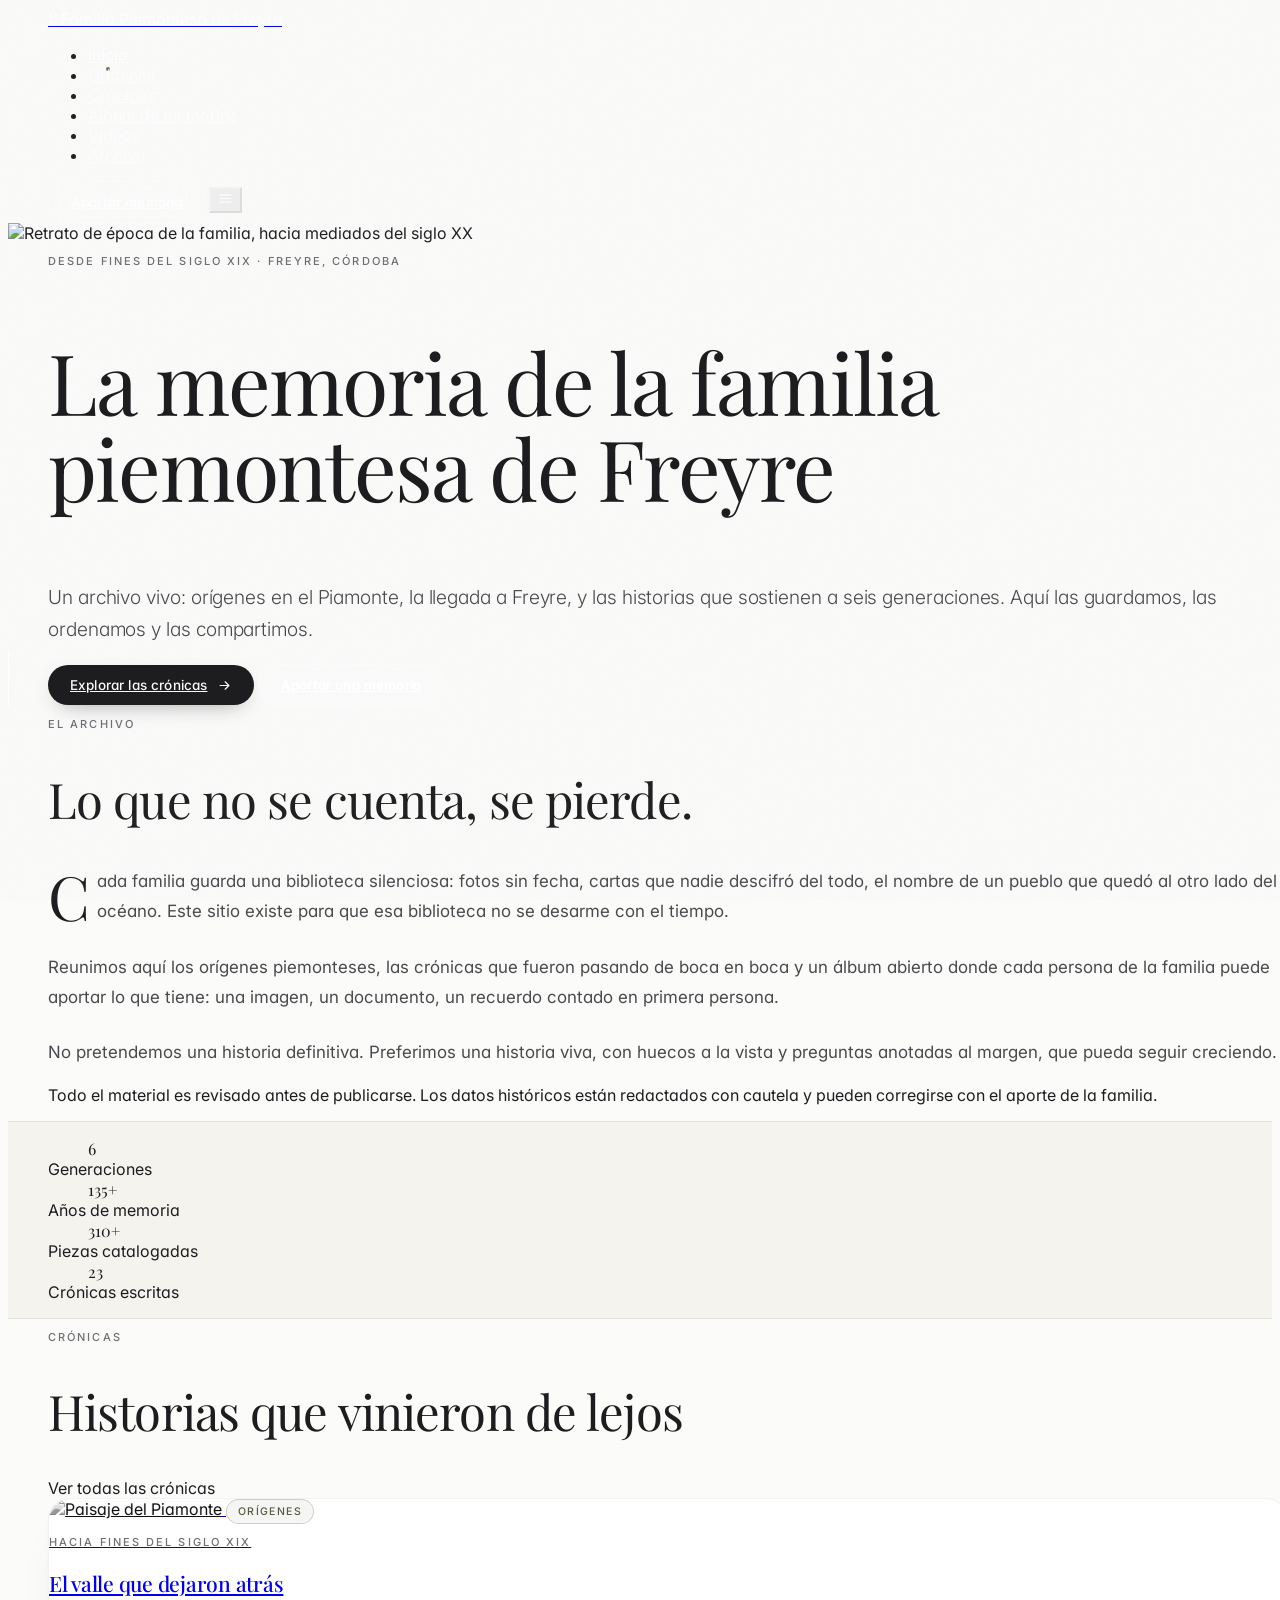
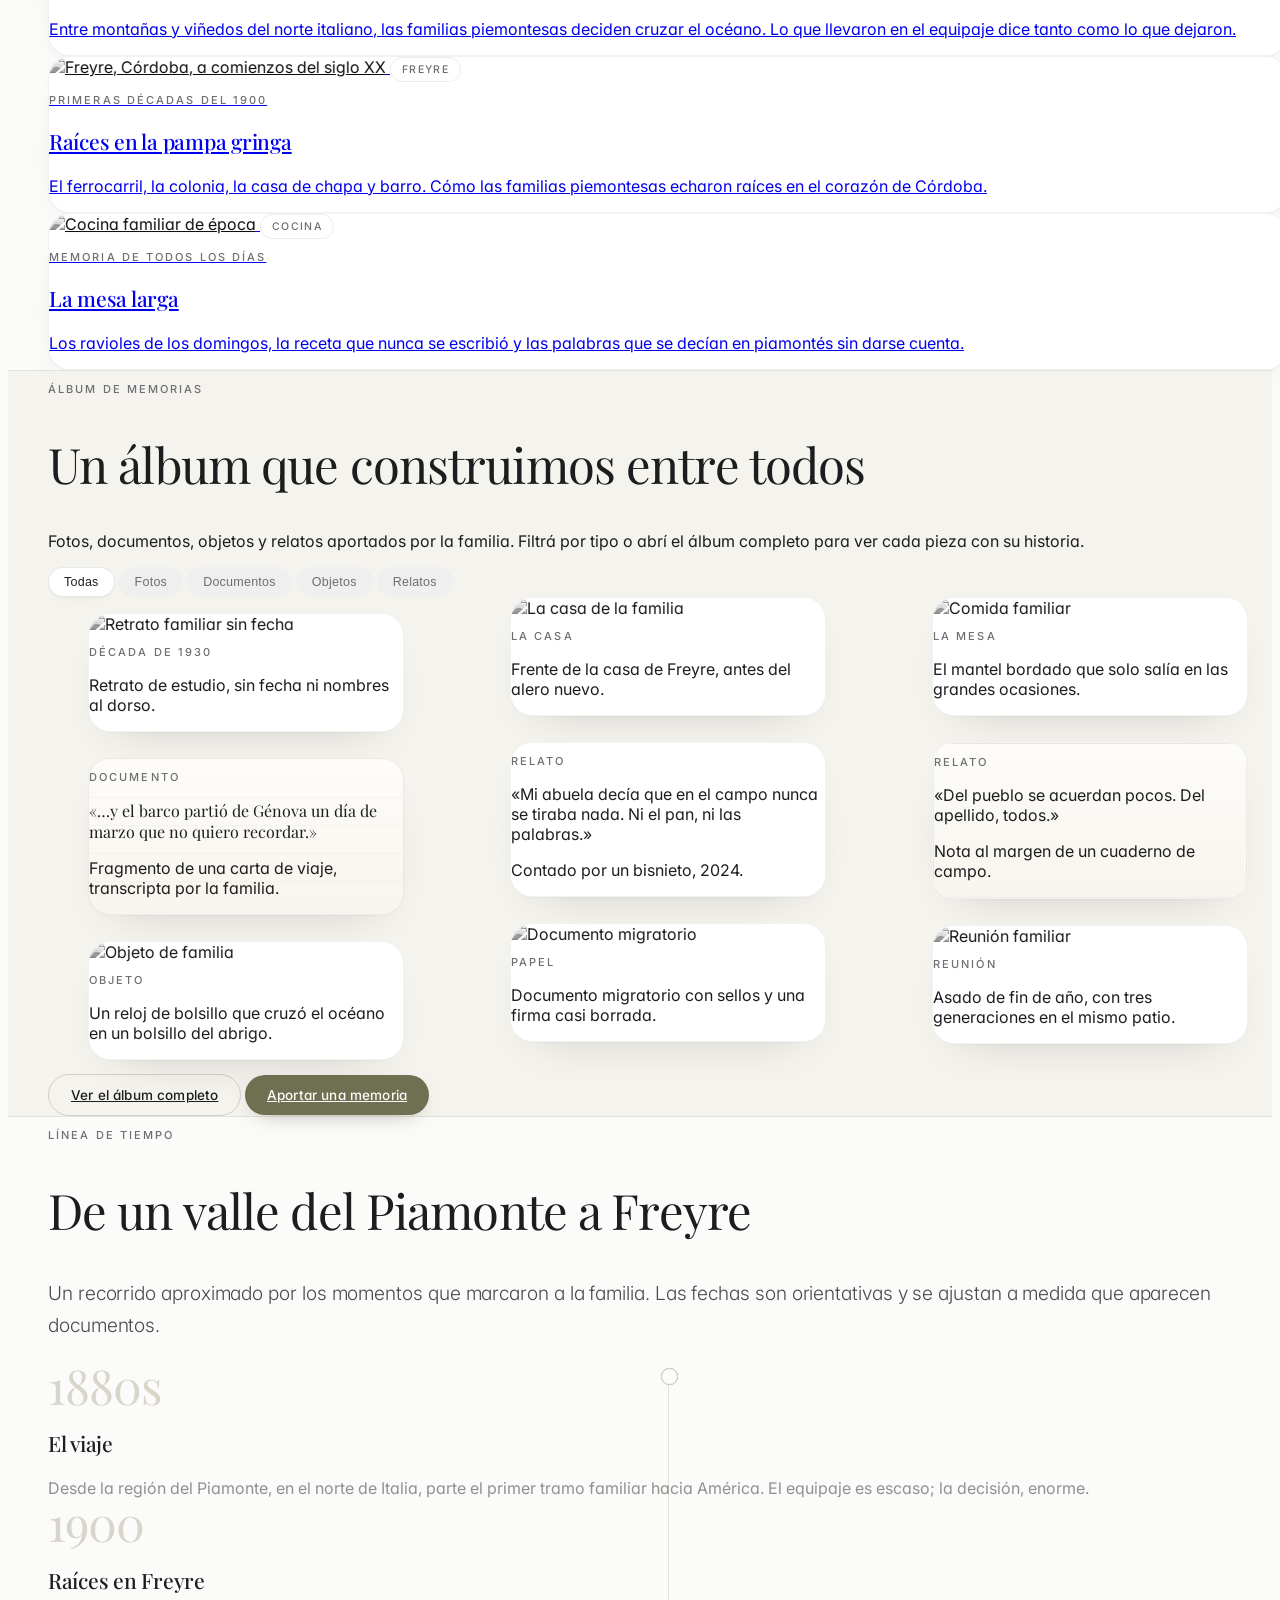
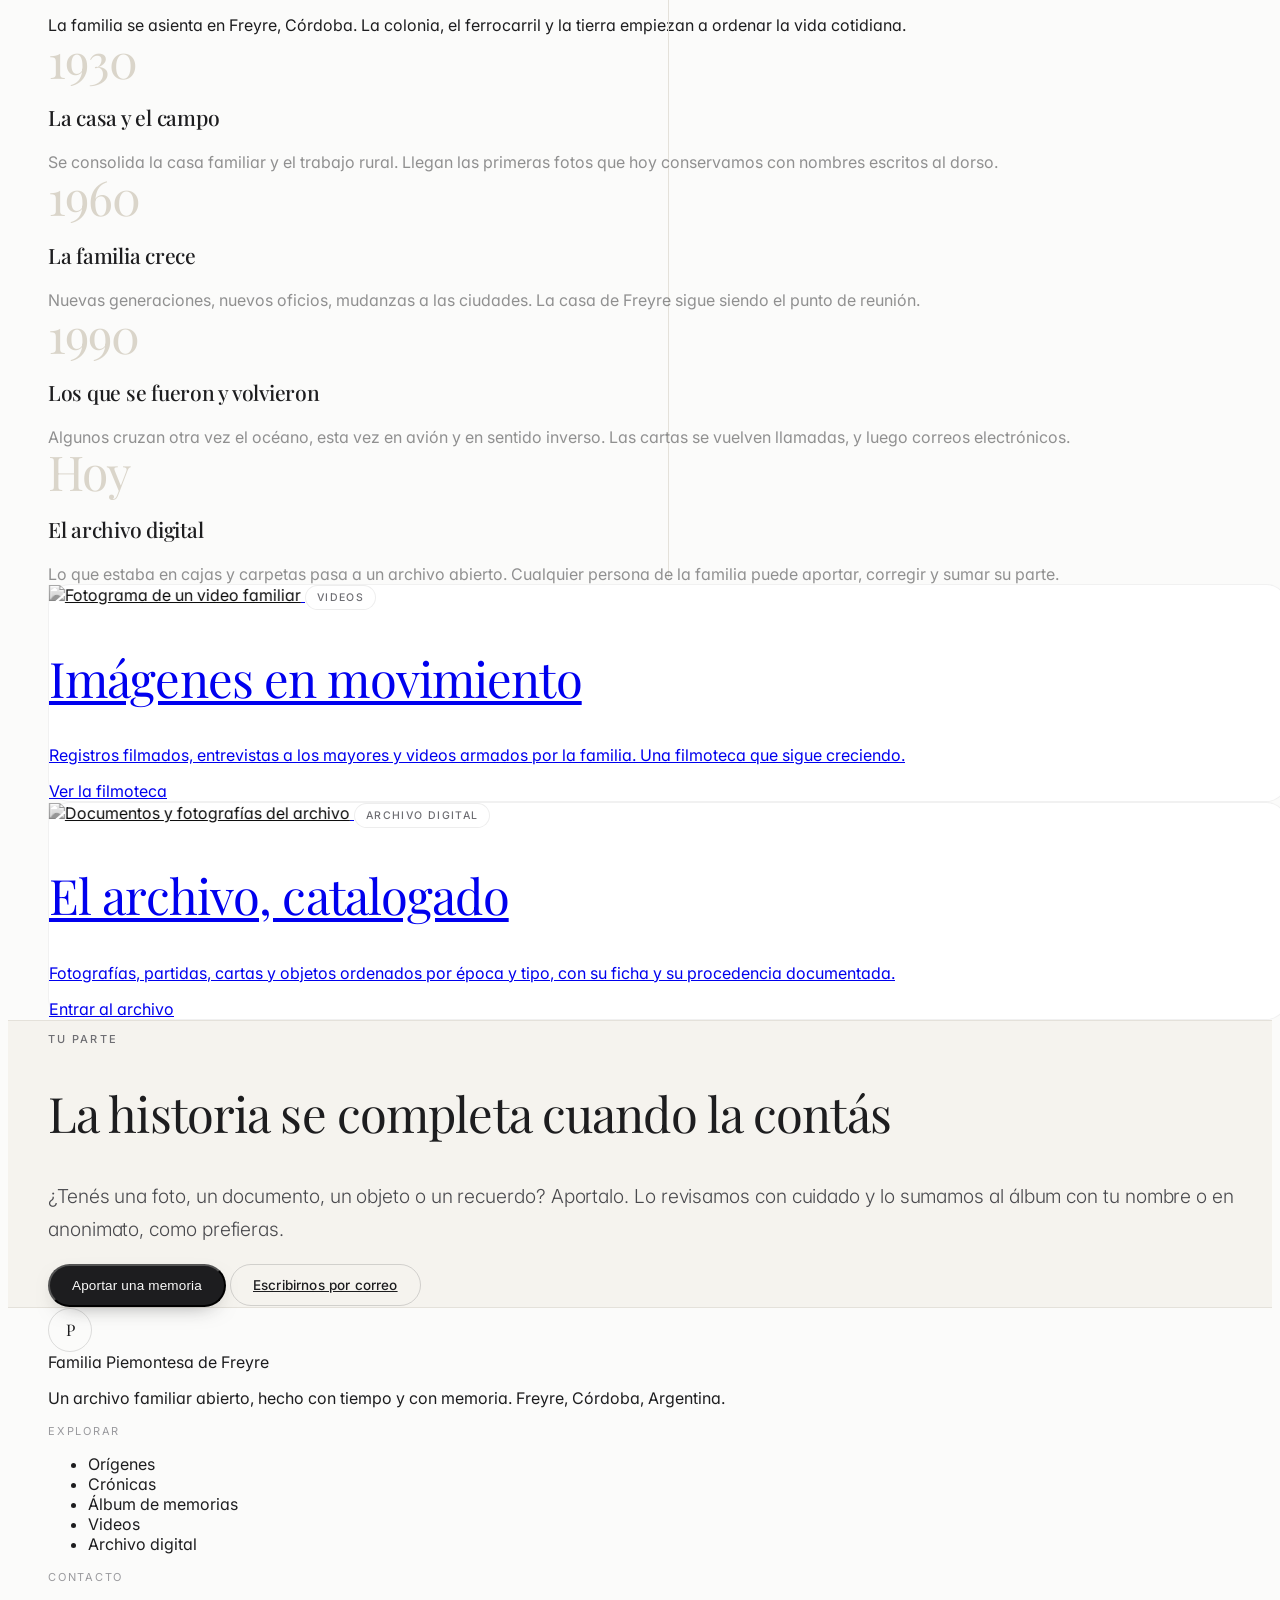
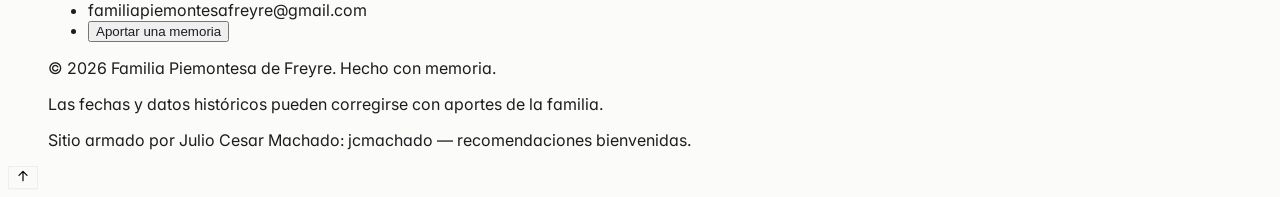
==== commit 0867134d: "Freyre, Cordoba en lugar de Santa Fe + credito de autor en footer" ====
--- a/index.html
+++ b/index.html
@@ -11,7 +11,7 @@
   <meta property="og:type" content="website">
   <meta property="og:locale" content="es_AR">
   <meta property="og:site_name" content="Familia Piemontesa de Freyre">
-  <meta property="og:title" content="La memoria de la familia piemontesa de Freyre — Santa Fe">
+  <meta property="og:title" content="La memoria de la familia piemontesa de Freyre — Córdoba">
   <meta property="og:description" content="Orígenes, crónicas y un álbum colaborativo de memorias familiares desde fines del siglo XIX.">
   <meta property="og:image" content="https://picsum.photos/seed/piemonte-freyre-portada/1200/630?grayscale">
   <meta name="twitter:card" content="summary_large_image">
@@ -128,7 +128,7 @@
       <div class="absolute inset-0 hero-scrim" aria-hidden="true"></div>
 
       <div class="relative shell pb-16 md:pb-24 pt-40 md:pt-56 text-white">
-        <p class="hero-eyebrow eyebrow !text-white/75">Desde fines del siglo XIX · Freyre, Santa Fe</p>
+        <p class="hero-eyebrow eyebrow !text-white/75">Desde fines del siglo XIX · Freyre, Córdoba</p>
         <h1 class="hero-titulo display mt-5 max-w-[17ch] texto-balance text-white">La memoria de la familia piemontesa de Freyre</h1>
         <p class="hero-sub lead mt-7 max-w-[46ch] !text-white/80">
           Un archivo vivo: orígenes en el Piamonte, la llegada a Freyre, y las historias que sostienen a
@@ -250,7 +250,7 @@
         <article class="tarjeta grupo-foto reveal" data-retardo="120">
           <a href="cronicas.html" class="block">
             <div class="relative aspect-[4/3] overflow-hidden">
-              <img src="https://picsum.photos/seed/cronica-freyre/1200/900?grayscale" alt="Freyre, Santa Fe, a comienzos del siglo XX" class="foto-historica h-full w-full object-cover" loading="lazy" decoding="async">
+              <img src="https://picsum.photos/seed/cronica-freyre/1200/900?grayscale" alt="Freyre, Córdoba, a comienzos del siglo XX" class="foto-historica h-full w-full object-cover" loading="lazy" decoding="async">
               <span class="absolute left-4 top-4 chip !bg-white/85">Freyre</span>
             </div>
             <div class="p-6">
@@ -258,7 +258,7 @@
               <h3 class="h-carta mt-3 texto-balance">Raíces en la pampa gringa</h3>
               <p class="mt-3 text-[14.5px] leading-relaxed text-ink-soft">
                 El ferrocarril, la colonia, la casa de chapa y barro. Cómo las familias piemontesas echaron
-                raíces en el corazón de Santa Fe.
+                raíces en el corazón de Córdoba.
               </p>
             </div>
           </a>
@@ -447,7 +447,7 @@
             <h3 class="h-carta mt-3">Raíces en Freyre</h3>
           </div>
           <div class="tl-cuerpo mt-3 md:mt-0 md:col-start-1 md:row-start-1 md:text-right md:pr-12 text-[15px] leading-relaxed">
-            La familia se asienta en Freyre, Santa Fe. La colonia, el ferrocarril y la tierra empiezan a
+            La familia se asienta en Freyre, Córdoba. La colonia, el ferrocarril y la tierra empiezan a
             ordenar la vida cotidiana.
           </div>
         </article>
@@ -582,7 +582,7 @@
             </span>
           </div>
           <p class="mt-6 max-w-[38ch] text-[14px] leading-relaxed text-ink-soft">
-            Un archivo familiar abierto, hecho con tiempo y con memoria. Freyre, Santa Fe, Argentina.
+            Un archivo familiar abierto, hecho con tiempo y con memoria. Freyre, Córdoba, Argentina.
           </p>
         </div>
 
@@ -611,6 +611,7 @@
       <div class="mt-14 flex flex-col gap-3 border-t border-hair pt-7 text-[12.5px] text-faint sm:flex-row sm:items-center sm:justify-between">
         <p>© <span data-anio>2026</span> Familia Piemontesa de Freyre. Hecho con memoria.</p>
         <p>Las fechas y datos históricos pueden corregirse con aportes de la familia.</p>
+        <p>Sitio armado por Julio Cesar Machado: <a class="enlace" href="https://www.fiverr.com/jcmachadoart" target="_blank" rel="noopener">jcmachado</a> — recomendaciones bienvenidas.</p>
       </div>
     </div>
   </footer>
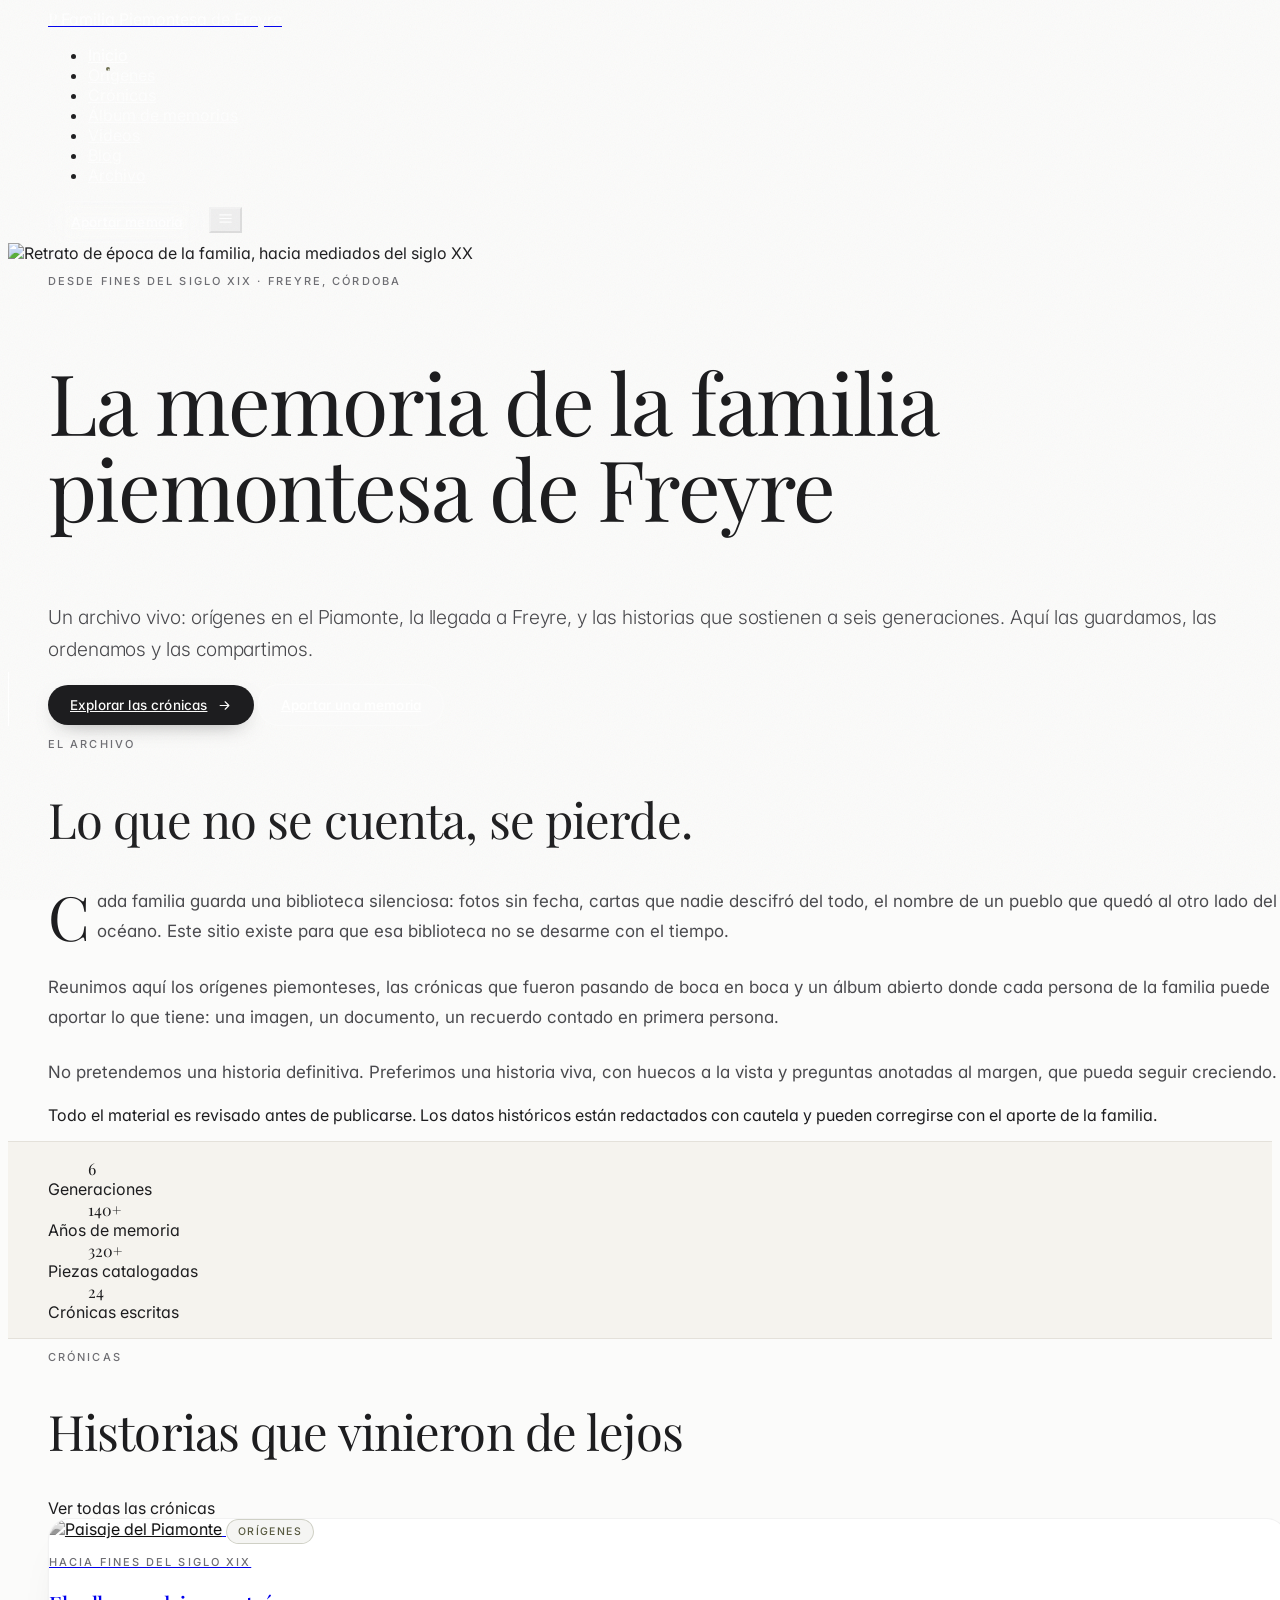
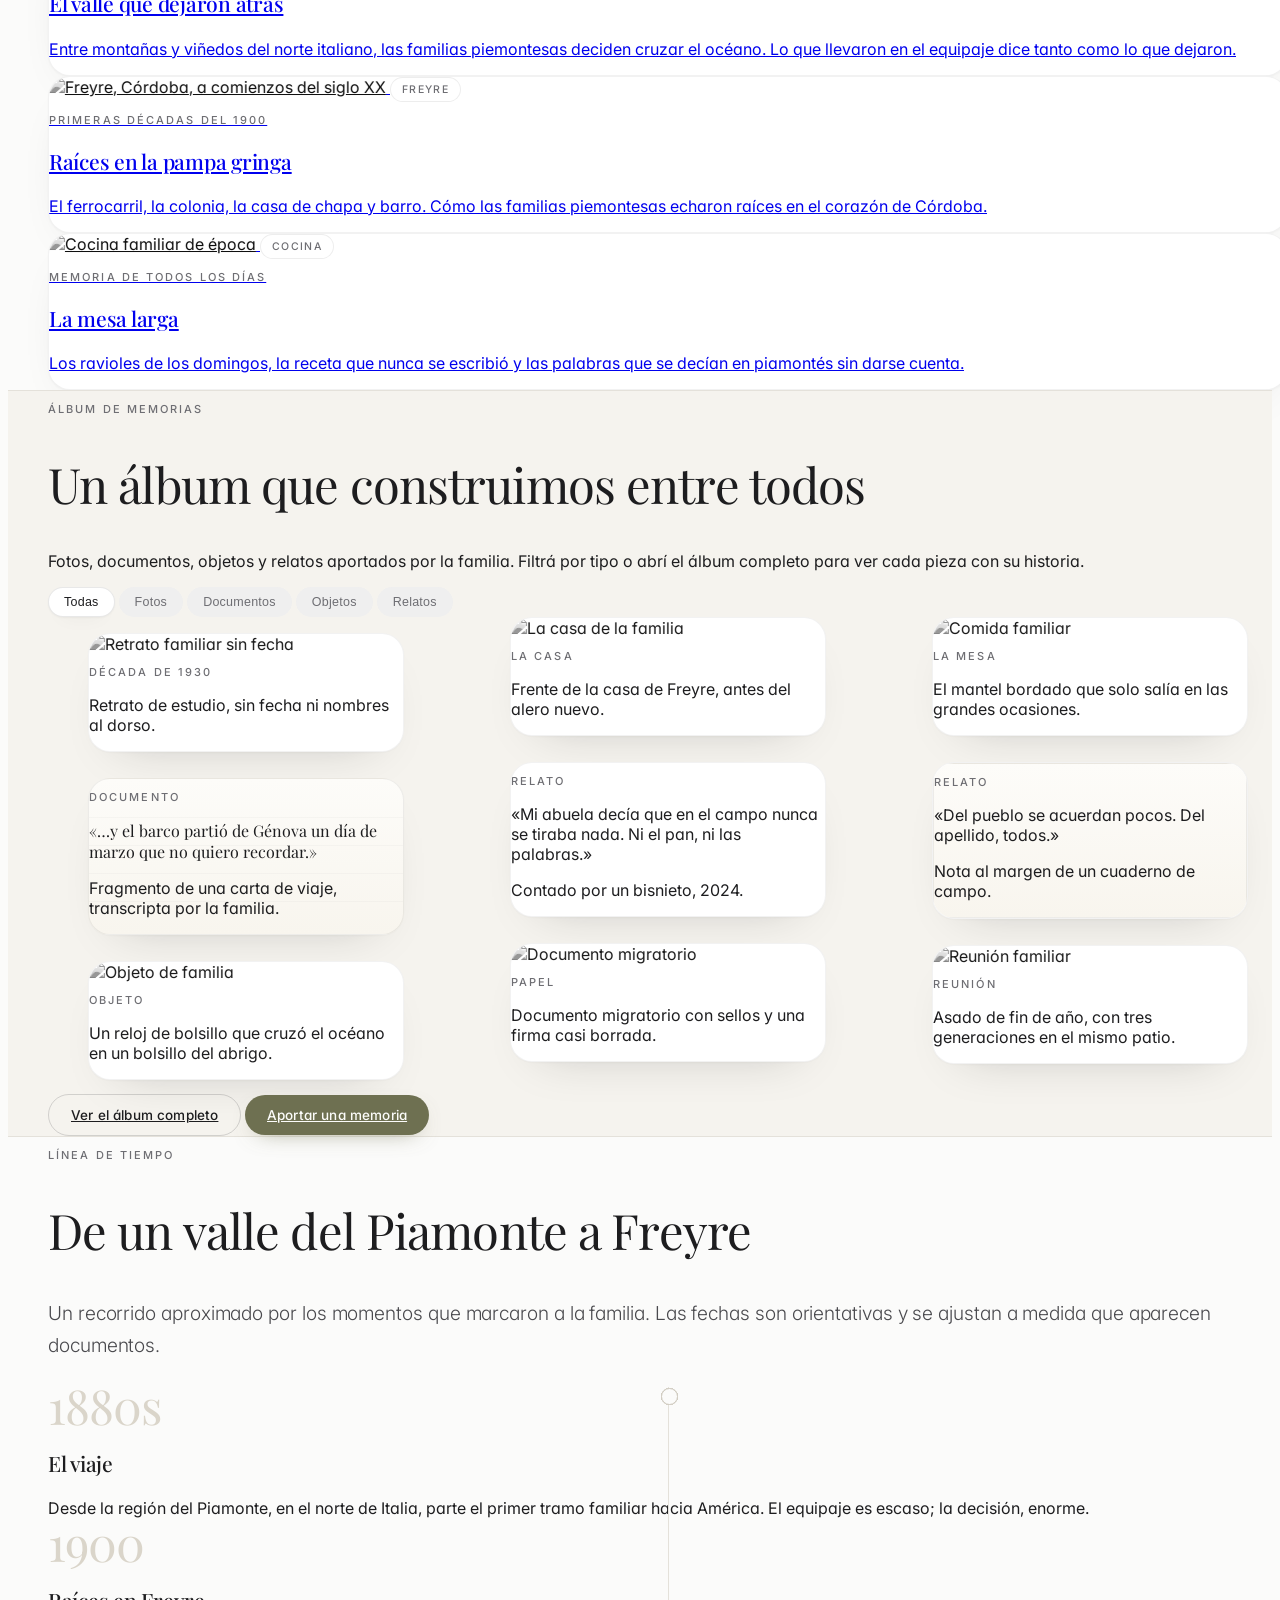
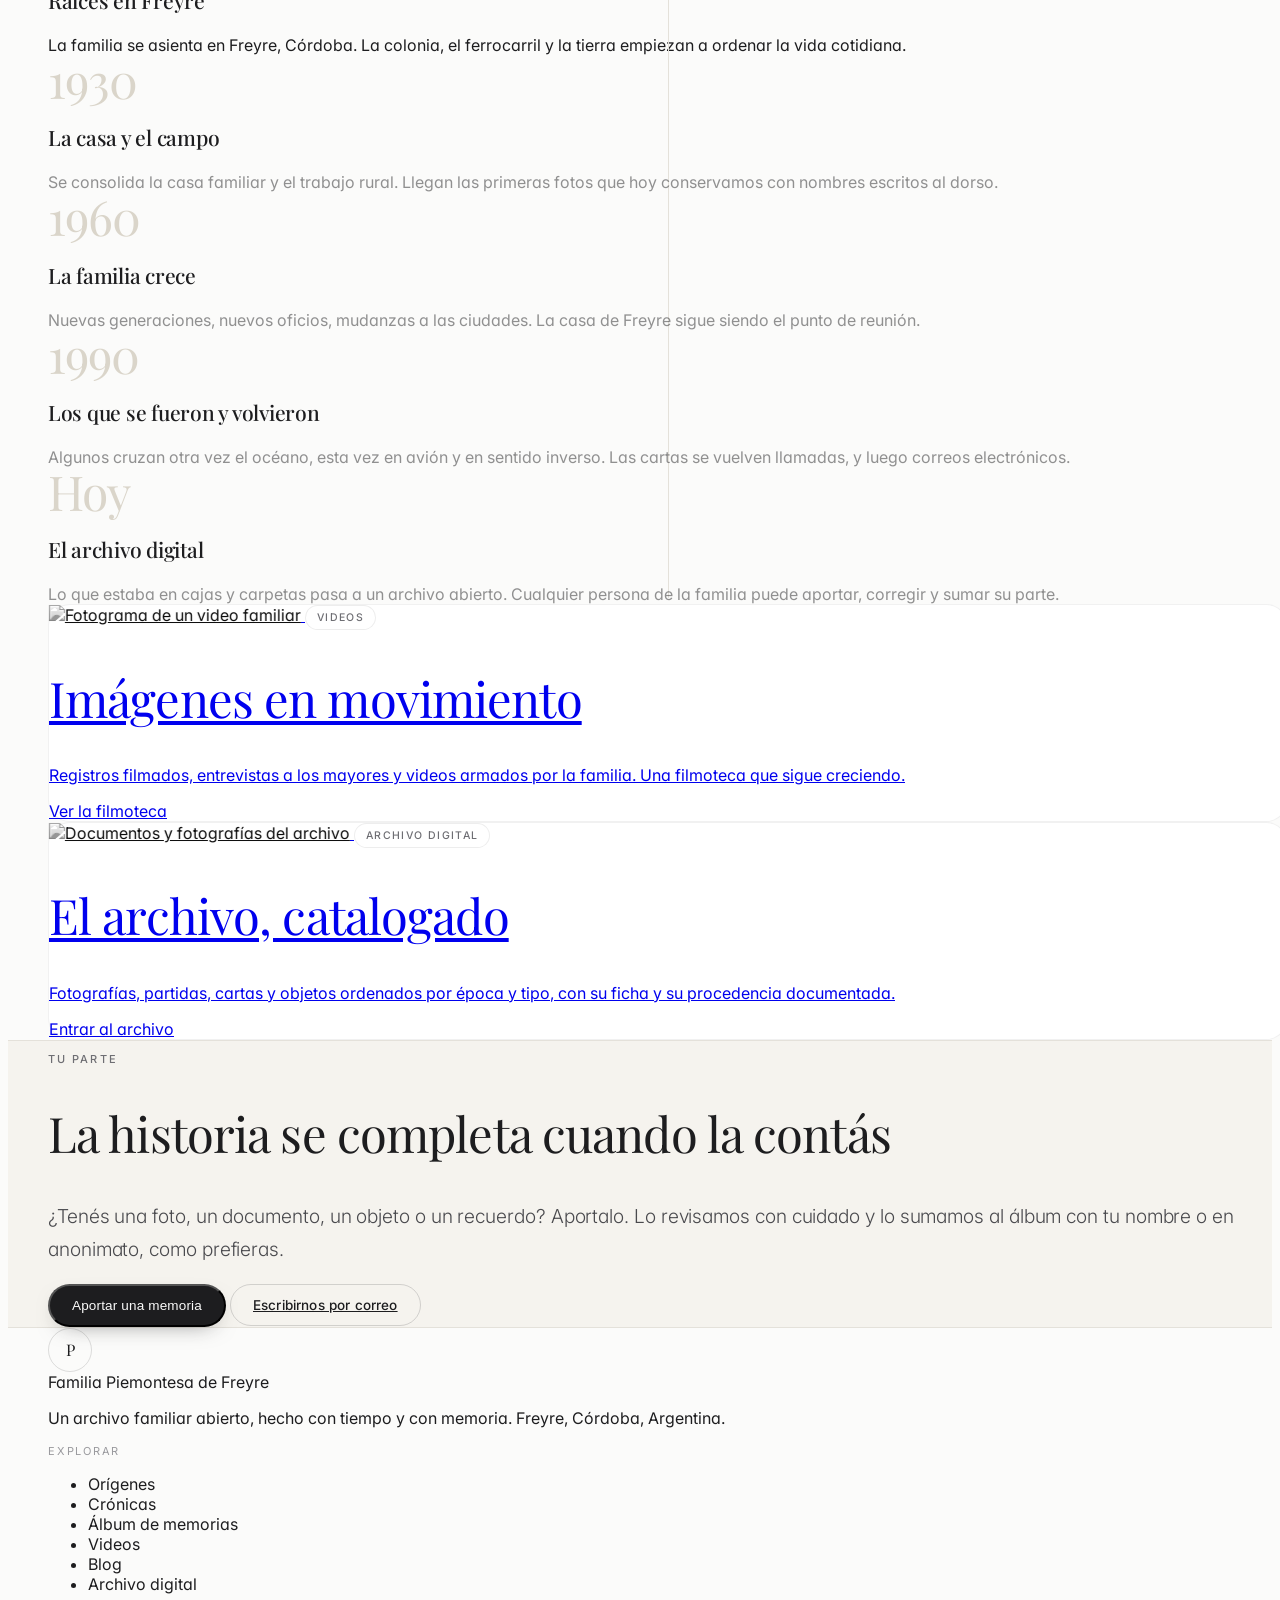
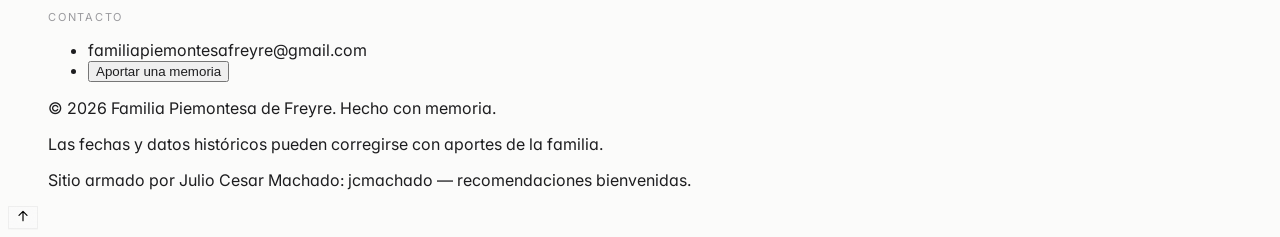
==== commit 69372803: "Blog: pagina publica, panel admin con nav Blog en todas las paginas" ====
--- a/index.html
+++ b/index.html
@@ -80,6 +80,7 @@
           <li><a class="nav-link" href="cronicas.html">Crónicas</a></li>
           <li><a class="nav-link" href="memorias.html">Álbum de memorias</a></li>
           <li><a class="nav-link" href="videos.html">Videos</a></li>
+          <li><a class="nav-link" href="blog.html">Blog</a></li>
           <li><a class="nav-link" href="archivo.html">Archivo</a></li>
         </ul>
 
@@ -107,6 +108,7 @@
           <li><a class="block rounded-2xl px-4 py-3 text-ink-soft hover:bg-black/[.045] hover:text-ink transition-colors" href="cronicas.html">Crónicas</a></li>
           <li><a class="block rounded-2xl px-4 py-3 text-ink-soft hover:bg-black/[.045] hover:text-ink transition-colors" href="memorias.html">Álbum de memorias</a></li>
           <li><a class="block rounded-2xl px-4 py-3 text-ink-soft hover:bg-black/[.045] hover:text-ink transition-colors" href="videos.html">Videos</a></li>
+          <li><a class="block rounded-2xl px-4 py-3 text-ink-soft hover:bg-black/[.045] hover:text-ink transition-colors" href="blog.html">Blog</a></li>
           <li><a class="block rounded-2xl px-4 py-3 text-ink-soft hover:bg-black/[.045] hover:text-ink transition-colors" href="archivo.html">Archivo</a></li>
         </ul>
         <div class="p-2 pt-1">
@@ -593,6 +595,7 @@
             <li><a class="enlace" href="cronicas.html">Crónicas</a></li>
             <li><a class="enlace" href="memorias.html">Álbum de memorias</a></li>
             <li><a class="enlace" href="videos.html">Videos</a></li>
+            <li><a class="enlace" href="blog.html">Blog</a></li>
             <li><a class="enlace" href="archivo.html">Archivo digital</a></li>
           </ul>
         </div>
